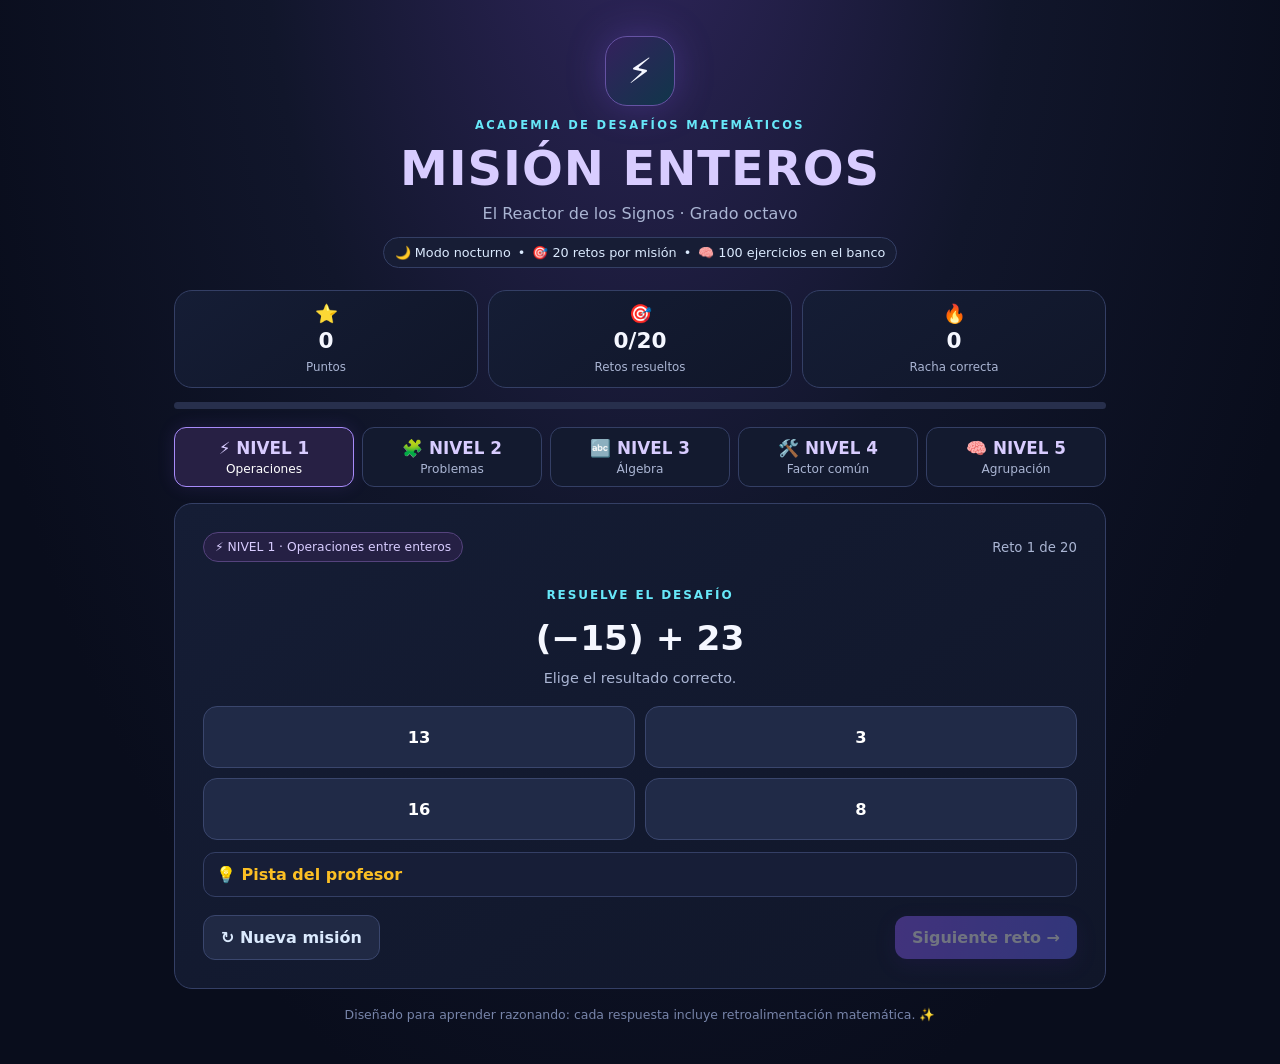
==== index.html @ ff63dc59 "Add files via upload" ====
<!DOCTYPE html>
<html lang="es">
<head>
<meta charset="UTF-8"><meta name="viewport" content="width=device-width, initial-scale=1">
<meta name="theme-color" content="#090d1c">
<title>Misión Enteros | Reactor Matemático</title>
<style>
:root{--bg:#090d1c;--panel:#121a30;--panel2:#1b2542;--text:#f5f7ff;--muted:#aab5d3;--purple:#b49aff;--cyan:#67e8f9;--pink:#fb7185;--green:#4ade80;--gold:#fbbf24;--line:#343f65}
*{box-sizing:border-box}body{margin:0;min-height:100vh;background:radial-gradient(ellipse at 50% -15%,#30265d 0,#11162b 42%,var(--bg) 78%);font-family:Inter,ui-sans-serif,system-ui,-apple-system,BlinkMacSystemFont,"Segoe UI",sans-serif;color:var(--text)}
button{font:inherit;cursor:pointer}.wrap{width:min(960px,100%);margin:auto;padding:18px 14px 42px}.hero{text-align:center;padding:18px 8px 22px}.orb{width:70px;height:70px;margin:0 auto 12px;border-radius:22px;display:grid;place-items:center;font-size:35px;background:linear-gradient(135deg,#34215d,#10364a);border:1px solid #6653a4;box-shadow:0 0 38px #8b5cf644}.eyebrow{color:var(--cyan);font-size:.72rem;font-weight:850;letter-spacing:.2em}.hero h1{font-size:clamp(1.8rem,5vw,3rem);margin:8px 0;color:#d8ccff;letter-spacing:.02em}.hero p{margin:0;color:var(--muted)}.pill{display:inline-flex;align-items:center;gap:7px;border:1px solid var(--line);background:#171d35;color:#dbeafe;border-radius:99px;padding:7px 11px;font-size:.8rem;margin-top:14px}
.stats{display:grid;grid-template-columns:repeat(3,1fr);gap:10px;margin:0 0 14px}.stat,.panel{background:linear-gradient(145deg,#151d35,#101629);border:1px solid var(--line);border-radius:18px}.stat{padding:12px;text-align:center}.stat .ico{font-size:1.15rem}.stat strong{display:block;font-size:1.35rem;margin:3px 0}.stat span{font-size:.74rem;color:var(--muted)}.progress{height:7px;background:#272f4c;border-radius:99px;overflow:hidden;margin:12px 0 18px}.progress div{height:100%;width:0;background:linear-gradient(90deg,#8b5cf6,#67e8f9);transition:width .3s}
.levels{display:grid;grid-template-columns:repeat(5,1fr);gap:8px;margin-bottom:16px}.level{border:1px solid var(--line);border-radius:12px;background:#131a2f;color:var(--muted);padding:10px 5px;text-align:center;font-size:.76rem}.level b{display:block;font-size:1.05rem;margin-bottom:4px;color:#d8ccff}.level.active{border-color:#a78bfa;background:#272044;box-shadow:0 0 18px #8b5cf622;color:#fff}.level.done{border-color:#286c62;color:#a7f3d0}
.panel{padding:clamp(16px,4vw,28px)}.qtop{display:flex;justify-content:space-between;align-items:center;gap:10px;flex-wrap:wrap}.tag{font-size:.77rem;border-radius:99px;padding:7px 11px;background:#252044;color:#d8ccff;border:1px solid #55437d}.qcount{color:var(--muted);font-size:.83rem}.prompt-label{text-align:center;color:var(--cyan);font-size:.75rem;letter-spacing:.16em;font-weight:800;margin-top:26px}.question{text-align:center;font-size:clamp(1.35rem,4vw,2.15rem);font-weight:800;line-height:1.4;margin:12px 0 8px;overflow-wrap:anywhere}.sub{text-align:center;color:var(--muted);font-size:.9rem;margin:0 0 20px}.options{display:grid;grid-template-columns:repeat(2,minmax(0,1fr));gap:10px}.option{min-height:62px;border:1px solid #3a466d;border-radius:14px;background:#202a47;color:#fff;padding:13px 12px;font-weight:750;font-size:1.02rem;overflow-wrap:anywhere;transition:.15s}.option:hover:not(:disabled){border-color:var(--cyan);transform:translateY(-1px);background:#263552}.option:disabled{cursor:default;opacity:1}.option.correct{background:#12382f;border-color:var(--green);color:#bbf7d0}.option.wrong{background:#451f31;border-color:var(--pink);color:#fecdd3}.feedback{margin-top:15px;padding:14px;border-radius:13px;background:#122d2a;border:1px solid #286b5d;color:#dcfce7;line-height:1.5}.feedback.bad{background:#351b2a;border-color:#76364a;color:#ffe4e6}.feedback strong{display:block;margin-bottom:4px}.hint{margin-top:12px;background:#171e37;border:1px solid var(--line);border-radius:12px;padding:12px;color:#d6dfff}.hint button{border:0;background:none;color:var(--gold);font-weight:750;padding:0}.actions{display:flex;gap:10px;justify-content:space-between;align-items:center;margin-top:18px;flex-wrap:wrap}.btn{border:0;border-radius:12px;padding:12px 17px;font-weight:800}.primary{background:linear-gradient(100deg,#8b5cf6,#6366f1);color:white;box-shadow:0 6px 20px #6d28d933}.secondary{background:#202944;border:1px solid #3a466d;color:#dbeafe}.btn:disabled{opacity:.4;cursor:not-allowed}.footer{text-align:center;color:#7784a9;font-size:.78rem;padding:18px 0 0}.result{text-align:center;padding:20px 0}.result .medal{font-size:3.5rem}.result h2{font-size:2rem;color:#d8ccff;margin:10px 0}.result .big{font-size:2.5rem;font-weight:900;color:var(--gold)}.result p{color:var(--muted);line-height:1.55}.resultbox{margin:20px auto;max-width:440px;text-align:left;background:#10182b;border:1px solid var(--line);border-radius:15px;padding:16px}.resultline{display:flex;justify-content:space-between;padding:8px 0;gap:12px}.resultline span{color:var(--muted)}.sr{position:absolute;width:1px;height:1px;padding:0;margin:-1px;overflow:hidden;clip:rect(0,0,0,0);white-space:nowrap;border:0}
@media(max-width:600px){.wrap{padding:10px 11px 30px}.levels{grid-template-columns:repeat(2,1fr)}.level:last-child{grid-column:span 2}.stats{gap:7px}.stat{padding:9px 4px}.stat strong{font-size:1.15rem}.options{gap:8px}.option{padding:12px 8px;font-size:.94rem;min-height:58px}.actions .btn{flex:1}.hero{padding-top:12px}}
</style>
</head>
<body>
<div class="wrap">
<header class="hero">
 <div class="orb" aria-hidden="true">⚡</div>
 <div class="eyebrow">ACADEMIA DE DESAFÍOS MATEMÁTICOS</div>
 <h1>MISIÓN ENTEROS</h1>
 <p>El Reactor de los Signos · Grado octavo</p>
 <div class="pill">🌙 Modo nocturno <span>•</span> 🎯 20 retos por misión <span>•</span> 🧠 100 ejercicios en el banco</div>
</header>
<div class="stats">
 <div class="stat"><div class="ico">⭐</div><strong id="score">0</strong><span>Puntos</span></div>
 <div class="stat"><div class="ico">🎯</div><strong id="progressCount">0/20</strong><span>Retos resueltos</span></div>
 <div class="stat"><div class="ico">🔥</div><strong id="streak">0</strong><span>Racha correcta</span></div>
</div>
<div class="progress" aria-label="Progreso de la misión"><div id="progressBar"></div></div>
<div class="levels" id="levels">
 <div class="level active" data-level="0"><b>⚡ NIVEL 1</b>Operaciones</div>
 <div class="level" data-level="1"><b>🧩 NIVEL 2</b>Problemas</div>
 <div class="level" data-level="2"><b>🔤 NIVEL 3</b>Álgebra</div>
 <div class="level" data-level="3"><b>🛠️ NIVEL 4</b>Factor común</div>
 <div class="level" data-level="4"><b>🧠 NIVEL 5</b>Agrupación</div>
</div>
<main class="panel" id="game" aria-live="polite"></main>
<div class="footer">Diseñado para aprender razonando: cada respuesta incluye retroalimentación matemática. ✨</div>
</div>
<script>
const BANK = [
/* NIVEL 1: 20 operaciones con enteros */
[
["(+8) + (−13)",-5,"Los signos son diferentes: 13 − 8 = 5 y queda el signo del número con mayor valor absoluto, el negativo."],
["(−7) + (−9)",-16,"Al sumar dos negativos, sumamos 7 + 9 y conservamos el signo negativo."],
["(+12) − (+19)",-7,"Restar 19 equivale a sumar −19: 12 + (−19) = −7."],
["(−6) × (+7)",-42,"Signos diferentes en la multiplicación: resultado negativo. 6 × 7 = 42."],
["(−72) ÷ (−8)",9,"Signos iguales en la división: resultado positivo. 72 ÷ 8 = 9."],
["(+5) × (−4) × (−2)",40,"5 × (−4) = −20; después, (−20) × (−2) = 40."],
["−8 + 3 × (−4)",-20,"Primero la multiplicación: 3 × (−4) = −12. Luego −8 + (−12) = −20."],
["(−18 + 6) ÷ (−3) − 2",2,"Paréntesis: −12. División: 4. Finalmente, 4 − 2 = 2."],
["(−15) + 23",8,"Los signos son diferentes: 23 − 15 = 8 y queda el signo positivo."],
["34 + (−46)",-12,"Restamos 46 − 34 = 12 y conservamos el signo negativo."],
["(−9) − (−14)",5,"Restar un negativo equivale a sumar: −9 + 14 = 5."],
["17 − (−8)",25,"Restar un negativo se convierte en suma: 17 + 8 = 25."],
["(−11) × (−6)",66,"Negativo por negativo es positivo: 11 × 6 = 66."],
["(+96) ÷ (−12)",-8,"Signos diferentes en la división: −8."],
["−4 × [6 + (−9)]",12,"Primero el corchete: 6 − 9 = −3. Luego −4 × −3 = 12."],
["(−3)² − 14",-5,"(−3)² = 9. Luego 9 − 14 = −5."],
["−28 ÷ 7 + 6",2,"Primero −28 ÷ 7 = −4. Después −4 + 6 = 2."],
["5 − 3 × 4",-7,"Primero 3 × 4 = 12. Luego 5 − 12 = −7."],
["(−2) × 8 + 19",3,"Primero −2 × 8 = −16. Luego −16 + 19 = 3."],
["48 ÷ (−6) − (−5)",-3,"48 ÷ −6 = −8. Restar −5 equivale a sumar 5: −8 + 5 = −3."]
],
/* NIVEL 2: 20 situaciones problema */
[
["La temperatura era de −3 °C y bajó 8 °C más. ¿Cuál es la temperatura final?",-11,"Bajar 8 grados significa restar 8: −3 − 8 = −11 °C."],
["Un buzo está a −12 m y asciende 7 m. ¿A qué profundidad queda?",-5,"Asciende: −12 + 7 = −5 m."],
["Camila debe $35 y paga $20. Si la deuda se representa con negativos, ¿cuál es su saldo?",-15,"La deuda inicial es −35 y el pago suma 20: −35 + 20 = −15."],
["Un ascensor está en el piso 4 y baja 9 pisos. ¿En qué piso termina?",-5,"4 − 9 = −5."],
["Un equipo pierde 6 puntos en cada una de 4 rondas. ¿Cuál es el cambio total?",-24,"Cuatro pérdidas de 6 puntos: 4 × (−6) = −24."],
["La temperatura pasa de −7 °C a 5 °C. ¿Cuántos grados aumentó?",12,"La variación es 5 − (−7) = 5 + 7 = 12 °C."],
["Un submarino está a −45 m y desciende 18 m. ¿Cuál es su nueva posición?",-63,"Desciende 18 m: −45 − 18 = −63 m."],
["Un banco descuenta $8 cada día durante 5 días. ¿Cuál es el cambio acumulado?",-40,"Cinco descuentos de 8: 5 × (−8) = −40."],
["En un concurso, ganar suma 12 puntos y perder resta 15. Si el equipo gana 3 veces y pierde 2, ¿cuál es el puntaje neto?",6,"3 × 12 + 2 × (−15) = 36 − 30 = 6."],
["Un jugador tenía 10 puntos, perdió 18 y luego ganó 7. ¿Con cuántos queda?",-1,"10 − 18 + 7 = −1."],
["Un estacionamiento tiene 2 sótanos debajo del nivel 0. El ascensor baja 3 pisos desde el sótano 2. ¿Dónde queda?",-5,"−2 − 3 = −5."],
["Una cuenta está en −$120. Se consignan $75 y después se retiran $20. ¿Cuál es el saldo?",-65,"−120 + 75 − 20 = −65."],
["Un montañista está a 350 m y desciende 480 m respecto al nivel de referencia. ¿Cuál es su posición?",-130,"350 − 480 = −130 m."],
["Un videojuego resta 9 vidas por cada error. Si se cometen 3 errores, ¿qué variación representa?",-27,"3 × (−9) = −27 vidas."],
["La temperatura era de 6 °C. Durante la noche baja 11 °C y en la mañana sube 4 °C. ¿Temperatura final?",-1,"6 − 11 + 4 = −1 °C."],
["Un buzo sube 6 m desde −20 m, y luego baja 9 m. ¿En qué posición queda?",-23,"−20 + 6 − 9 = −23 m."],
["Una empresa pierde $250 cada día durante 4 días. ¿Qué variación total registra?",-1000,"4 × (−250) = −1000."],
["Un equipo comienza con −14 puntos y recibe una bonificación de 25. ¿Cuál es su puntaje?",11,"−14 + 25 = 11."],
["Un ascensor sube 8 pisos desde el piso −6 y después baja 5. ¿Dónde termina?",-3,"−6 + 8 − 5 = −3."],
["La temperatura de −4 °C se triplica como variación durante tres descensos iguales de 4 °C. ¿Cuál es el cambio total?",-12,"Tres descensos de 4 °C se representan con 3 × (−4) = −12 °C."]
],
/* NIVEL 3: 20 expresiones algebraicas y términos semejantes */
[
["Reduce: 3x + 5x", "8x","Sumamos coeficientes de términos semejantes: 3 + 5 = 8."],
["Reduce: 9a − 4a", "5a","9a − 4a = 5a."],
["Reduce: 7m + 2 − 3m + 5", "4m + 7","Agrupamos semejantes: 7m − 3m = 4m y 2 + 5 = 7."],
["Reduce: 6x + 3y − 2x + 5y", "4x + 8y","6x − 2x = 4x y 3y + 5y = 8y."],
["Reduce: 4p − 7 + 2p + 10", "6p + 3","4p + 2p = 6p y −7 + 10 = 3."],
["Reduce: 8a − 3b − 2a + b", "6a − 2b","8a − 2a = 6a y −3b + b = −2b."],
["Reduce: 5x + 2 − 3x − 9", "2x − 7","5x − 3x = 2x y 2 − 9 = −7."],
["Reduce: 12y − 5y + 3y", "10y","12 − 5 + 3 = 10; se conserva la variable y."],
["Reduce: 2a + 3b + 4a − b", "6a + 2b","2a + 4a = 6a y 3b − b = 2b."],
["Reduce: 10x − 4 + x + 9", "11x + 5","10x + x = 11x y −4 + 9 = 5."],
["Reduce: 3m − 2n + 5m + 7n", "8m + 5n","3m + 5m = 8m y −2n + 7n = 5n."],
["Reduce: 9p + 4 − 6p − 11", "3p − 7","9p − 6p = 3p y 4 − 11 = −7."],
["Reduce: 2x + 3x − 4 + 6", "5x + 2","2x + 3x = 5x y −4 + 6 = 2."],
["Reduce: 7a − 2b − 3a − 5b", "4a − 7b","7a − 3a = 4a y −2b − 5b = −7b."],
["Reduce: 4x + 2y + 3 − x + 5y − 8", "3x + 7y − 5","4x − x = 3x; 2y + 5y = 7y; 3 − 8 = −5."],
["Reduce: 6r − 2s + r + 9s", "7r + 7s","6r + r = 7r y −2s + 9s = 7s."],
["Reduce: 11m − 8m + 2m − m", "4m","11 − 8 + 2 − 1 = 4."],
["Reduce: 5x − 3y + 2x + y − 4", "7x − 2y − 4","5x + 2x = 7x; −3y + y = −2y."],
["Reduce: 8a + 6 − 3a − 2 + a", "6a + 4","8a − 3a + a = 6a y 6 − 2 = 4."],
["Reduce: 2p + 4q − 7p − q + 3q", "−5p + 6q","2p − 7p = −5p; 4q − q + 3q = 6q."]
],
/* NIVEL 4: 20 casos de factor común */
[
["Factoriza: 6x + 12","6(x + 2)","El máximo factor común es 6: 6x + 12 = 6(x + 2)."],
["Factoriza: 8a − 20","4(2a − 5)","El factor común es 4."],
["Factoriza: 15x² + 10x","5x(3x + 2)","El factor común es 5x."],
["Factoriza: 12y² − 18y","6y(2y − 3)","El factor común es 6y."],
["Factoriza: 14m + 21","7(2m + 3)","El factor común es 7."],
["Factoriza: 9a² − 3a","3a(3a − 1)","El factor común es 3a."],
["Factoriza: 16x³ + 24x²","8x²(2x + 3)","El factor común es 8x²."],
["Factoriza: 25p² − 10p","5p(5p − 2)","El factor común es 5p."],
["Factoriza: 18m² + 27m","9m(2m + 3)","El factor común es 9m."],
["Factoriza: 4x² − 28x","4x(x − 7)","El factor común es 4x."],
["Factoriza: 21a³ + 14a²","7a²(3a + 2)","El factor común es 7a²."],
["Factoriza: 30y² − 45y","15y(2y − 3)","El factor común es 15y."],
["Factoriza: 12p³ + 8p²","4p²(3p + 2)","El factor común es 4p²."],
["Factoriza: 35x − 14","7(5x − 2)","El factor común es 7."],
["Factoriza: 10a² + 15a","5a(2a + 3)","El factor común es 5a."],
["Factoriza: 24r² − 36r","12r(2r − 3)","El factor común es 12r."],
["Factoriza: 7x² + 28x","7x(x + 4)","El factor común es 7x."],
["Factoriza: 32m³ − 16m²","16m²(2m − 1)","El factor común es 16m²."],
["Factoriza: 27a² + 9a","9a(3a + 1)","El factor común es 9a."],
["Factoriza: 18x² − 24x","6x(3x − 4)","El factor común es 6x."]
],
/* NIVEL 5: 20 casos de factor común por agrupación */
[
["Factoriza por agrupación: ax + ay + bx + by","(a + b)(x + y)","Agrupa: a(x + y) + b(x + y). El factor común es (x + y)."],
["Factoriza por agrupación: 3x + 3y + ax + ay","(x + y)(3 + a)","Agrupa: 3(x + y) + a(x + y) = (x + y)(3 + a)."],
["Factoriza por agrupación: mx − my + nx − ny","(m + n)(x − y)","Agrupa: m(x − y) + n(x − y)."],
["Factoriza por agrupación: 2a + 2b + xa + xb","(a + b)(2 + x)","Agrupa: 2(a + b) + x(a + b)."],
["Factoriza por agrupación: x² + 3x + 2x + 6","(x + 2)(x + 3)","Agrupa: x(x + 3) + 2(x + 3) = (x + 2)(x + 3)."],
["Factoriza por agrupación: ab + ac + 5b + 5c","(a + 5)(b + c)","Agrupa: a(b + c) + 5(b + c)."],
["Factoriza por agrupación: 4x + 4y + ax + ay","(x + y)(4 + a)","Agrupa: 4(x + y) + a(x + y)."],
["Factoriza por agrupación: pq − pr + 2q − 2r","(p + 2)(q − r)","Agrupa: p(q − r) + 2(q − r)."],
["Factoriza por agrupación: 6x − 6y + mx − my","(x − y)(6 + m)","Agrupa: 6(x − y) + m(x − y)."],
["Factoriza por agrupación: a² + ab + 3a + 3b","(a + 3)(a + b)","Agrupa: a(a + b) + 3(a + b)."],
["Factoriza por agrupación: 2x² + 2xy + 5x + 5y","(x + y)(2x + 5)","Agrupa: 2x(x + y) + 5(x + y)."],
["Factoriza por agrupación: 7a − 7b + xa − xb","(a − b)(7 + x)","Agrupa: 7(a − b) + x(a − b)."],
["Factoriza por agrupación: 3m² − 3mn + 4m − 4n","(m − n)(3m + 4)","Agrupa: 3m(m − n) + 4(m − n)."],
["Factoriza por agrupación: xy + xz + 6y + 6z","(x + 6)(y + z)","Agrupa: x(y + z) + 6(y + z)."],
["Factoriza por agrupación: 5p + 5q + ap + aq","(p + q)(5 + a)","Agrupa: 5(p + q) + a(p + q)."],
["Factoriza por agrupación: 2a² + 2ab + ca + cb","(a + b)(2a + c)","Agrupa: 2a(a + b) + c(a + b)."],
["Factoriza por agrupación: 9x + 9y + mx + my","(x + y)(9 + m)","Agrupa: 9(x + y) + m(x + y)."],
["Factoriza por agrupación: r² − rs + 4r − 4s","(r − s)(r + 4)","Agrupa: r(r − s) + 4(r − s)."],
["Factoriza por agrupación: 3ab + 3ac + xb + xc","(b + c)(3a + x)","Agrupa: 3a(b + c) + x(b + c)."],
["Factoriza por agrupación: 8m − 8n + pm − pn","(m − n)(8 + p)","Agrupa: 8(m − n) + p(m − n)."]
]
];
const LEVEL_NAMES=["Operaciones entre enteros","Situaciones problema","Expresiones algebraicas y reducción","Factor común","Factor común por agrupación"];
const LEVEL_ICONS=["⚡","🧩","🔤","🛠️","🧠"];
let mission=[],index=0,score=0,streak=0,bestStreak=0,correct=0,wrong=0,locked=false,chosen=null;
const $=id=>document.getElementById(id);
function shuffle(arr){const a=[...arr];for(let i=a.length-1;i>0;i--){const j=Math.floor(Math.random()*(i+1));[a[i],a[j]]=[a[j],a[i]]}return a}
function esc(s){return String(s).replaceAll("&","&amp;").replaceAll("<","&lt;").replaceAll(">","&gt;")}
function numericOptions(answer){
 const a=Number(answer);let vals=new Set([a]);
 const candidates=[a+2,a-2,a+5,a-5,-a,a===0?1:0,a*2,a/2];
 for(const n of shuffle(candidates))if(Number.isFinite(n)&&n!==a)vals.add(n);
 return shuffle([...vals].slice(0,4)).map(String);
}
function stringOptions(answer,level){
 const raw=String(answer);
 let candidates=[];
 if(level===2){
   candidates=[
    raw.replace(/^\s*−/,"").replace(/^\s*\+/,"−"),
    raw.replace(/\+/,"−"),
    raw.replace(/−/,"+"),
    raw+" + x"
   ];
 } else if(level===3){
   candidates=[
    raw.replace(/^(\d+)/,m=>String(Number(m)+1)),
    raw.replace(/^(\d+)/,m=>String(Math.max(1,Number(m)-1))),
    raw.replace(/\+/,"−"),
    raw.replace(/−/,"+"),
    raw.replace(/\(/,"(")+" "
   ];
 } else {
   candidates=[
    raw.replace(/\(a \+ b\)/,"(a − b)"),
    raw.replace(/\(x \+ y\)/,"(x − y)"),
    raw.replace(/\(m \+ n\)/,"(m − n)"),
    raw.replace(/\+/,"−"),
    raw.replace(/−/,"+"),
    raw.replace(/\(/,"(")+" "
   ];
 }
 const unique=[];
 for(const item of shuffle(candidates)){
   const v=String(item).trim();
   if(v!==raw&&!unique.includes(v))unique.push(v);
 }
 let n=1;
 while(unique.length<3){const v=raw+" ("+n+")";if(!unique.includes(v)&&v!==raw)unique.push(v);n++}
 return shuffle([raw,...unique.slice(0,3)]);
}
function makeOptions(q,level){
 if(level===0||level===1)return numericOptions(q[1]);
 return stringOptions(q[1],level);
}
function startMission(){
 const prior=JSON.parse(localStorage.getItem("misionEnterosRecent")||"[]");
 mission=[];
 for(let level=0;level<5;level++){
   let pool=BANK[level].map((q,i)=>({id:`${level}-${i}`,level,q}));
   let fresh=pool.filter(x=>!prior.includes(x.id));
   if(fresh.length<4)fresh=pool;
   mission.push(...shuffle(fresh).slice(0,4));
 }
 mission=shuffleWithinLevels(mission);
 const ids=mission.map(x=>x.id);
 localStorage.setItem("misionEnterosRecent",JSON.stringify([...ids,...prior].filter((x,i,a)=>a.indexOf(x)===i).slice(0,65)));
 index=0;score=0;streak=0;bestStreak=0;correct=0;wrong=0;locked=false;chosen=null;
 render();
}
function shuffleWithinLevels(items){
 const out=[];
 for(let l=0;l<5;l++)out.push(...shuffle(items.filter(x=>x.level===l)));
 return out;
}
function updateStats(){
 $("score").textContent=score;$("progressCount").textContent=`${index}/${mission.length}`;
 $("streak").textContent=streak;$("progressBar").style.width=`${index/mission.length*100}%`;
 document.querySelectorAll(".level").forEach(el=>{const l=Number(el.dataset.level);el.classList.toggle("active",index<mission.length&&mission[index].level===l);el.classList.toggle("done",mission.filter(x=>x.level===l).every(x=>x._done));});
}
function render(){
 updateStats();
 if(index>=mission.length){finish();return}
 const item=mission[index],q=item.q,level=item.level;
 const options=makeOptions(q,level);
 item.options=options;item._done=false;
 $("game").innerHTML=`
 <div class="qtop"><span class="tag">${LEVEL_ICONS[level]} NIVEL ${level+1} · ${esc(LEVEL_NAMES[level])}</span><span class="qcount">Reto ${index+1} de 20</span></div>
 <div class="prompt-label">RESUELVE EL DESAFÍO</div>
 <div class="question">${esc(q[0])}</div>
 <p class="sub">${level<2?"Elige el resultado correcto.": "Selecciona la factorización o reducción correcta."}</p>
 <div class="options">${options.map((o,i)=>`<button class="option" data-option="${i}">${esc(o)}</button>`).join("")}</div>
 <div id="feedbackSlot"></div>
 <div class="hint" id="hint"><button id="hintBtn" type="button">💡 Pista del profesor</button><div id="hintText" hidden style="margin-top:8px;color:#c7d2fe">Recuerda identificar la regla, agrupar términos semejantes o buscar el factor que se repite.</div></div>
 <div class="actions"><button class="btn secondary" id="restartBtn">↻ Nueva misión</button><button class="btn primary" id="nextBtn" disabled>${index===19?"Ver resultados":"Siguiente reto"} →</button></div>`;
 document.querySelectorAll("[data-option]").forEach(btn=>btn.addEventListener("click",()=>answer(Number(btn.dataset.option))));
 $("hintBtn").addEventListener("click",()=>{$("hintText").hidden=!$("hintText").hidden});
 $("restartBtn").addEventListener("click",()=>{if(confirm("¿Quieres comenzar una nueva misión de 20 retos? Se elegirá una nueva combinación de ejercicios."))startMission()});
 $("nextBtn").addEventListener("click",()=>{index++;locked=false;chosen=null;render()});
}
function answer(choice){
 if(locked)return;locked=true;chosen=choice;
 const item=mission[index],q=item.q,correctAnswer=String(q[1]);
 const buttons=[...document.querySelectorAll("[data-option]")];
 const chosenText=item.options[choice];
 const isCorrect=chosenText===correctAnswer;
 buttons.forEach((b,i)=>{b.disabled=true;const val=item.options[i];if(val===correctAnswer)b.classList.add("correct");if(i===choice&&!isCorrect)b.classList.add("wrong")});
 item._done=true;
 if(isCorrect){score+=100;correct++;streak++;bestStreak=Math.max(bestStreak,streak)}
 else{wrong++;streak=0}
 const explanation=q[2];
 $("feedbackSlot").innerHTML=`<div class="feedback ${isCorrect?"":"bad"}"><strong>${isCorrect?"✅ ¡Correcto! +100 puntos":"🧠 ¡Vamos a aprender del error!"}</strong>${esc(explanation)}${isCorrect?"":`<br><b>Respuesta correcta:</b> ${esc(correctAnswer)}`}</div>`;
 $("nextBtn").disabled=false;$("nextBtn").textContent=index===19?"Ver resultados →":"Siguiente reto →";
 updateStats();
}
function finish(){
 $("progressCount").textContent="20/20";$("progressBar").style.width="100%";
 document.querySelectorAll(".level").forEach(el=>{el.classList.remove("active");el.classList.add("done")});
 const pct=Math.round(correct/20*100);
 const msg=pct===100?"¡Dominio total! El reactor está en máxima potencia.":pct>=80?"¡Excelente trabajo! Tienes una gran base matemática.":pct>=60?"¡Vas muy bien! Revisa la retroalimentación y sigue practicando.":"Cada error es una pista para aprender. ¡Inténtalo de nuevo!";
 $("game").innerHTML=`<div class="result"><div class="medal">${pct===100?"🏆":pct>=80?"🚀":pct>=60?"🧠":"💪"}</div><h2>¡Misión completada!</h2><p>Terminaste los 20 retos de los cinco niveles.</p><div class="big">${score} puntos</div><div class="resultbox"><div class="resultline"><span>Respuestas correctas</span><b style="color:var(--green)">${correct}/20</b></div><div class="resultline"><span>Respuestas por revisar</span><b style="color:var(--pink)">${wrong}</b></div><div class="resultline"><span>Porcentaje de aciertos</span><b>${pct}%</b></div><div class="resultline"><span>Mejor racha</span><b style="color:var(--cyan)">${bestStreak}</b></div></div><p>${msg}</p><button class="btn primary" id="playAgain">🎮 Jugar otra misión con nuevos ejercicios</button></div>`;
 $("playAgain").addEventListener("click",startMission);
}
startMission();
</script>
</body>
</html>
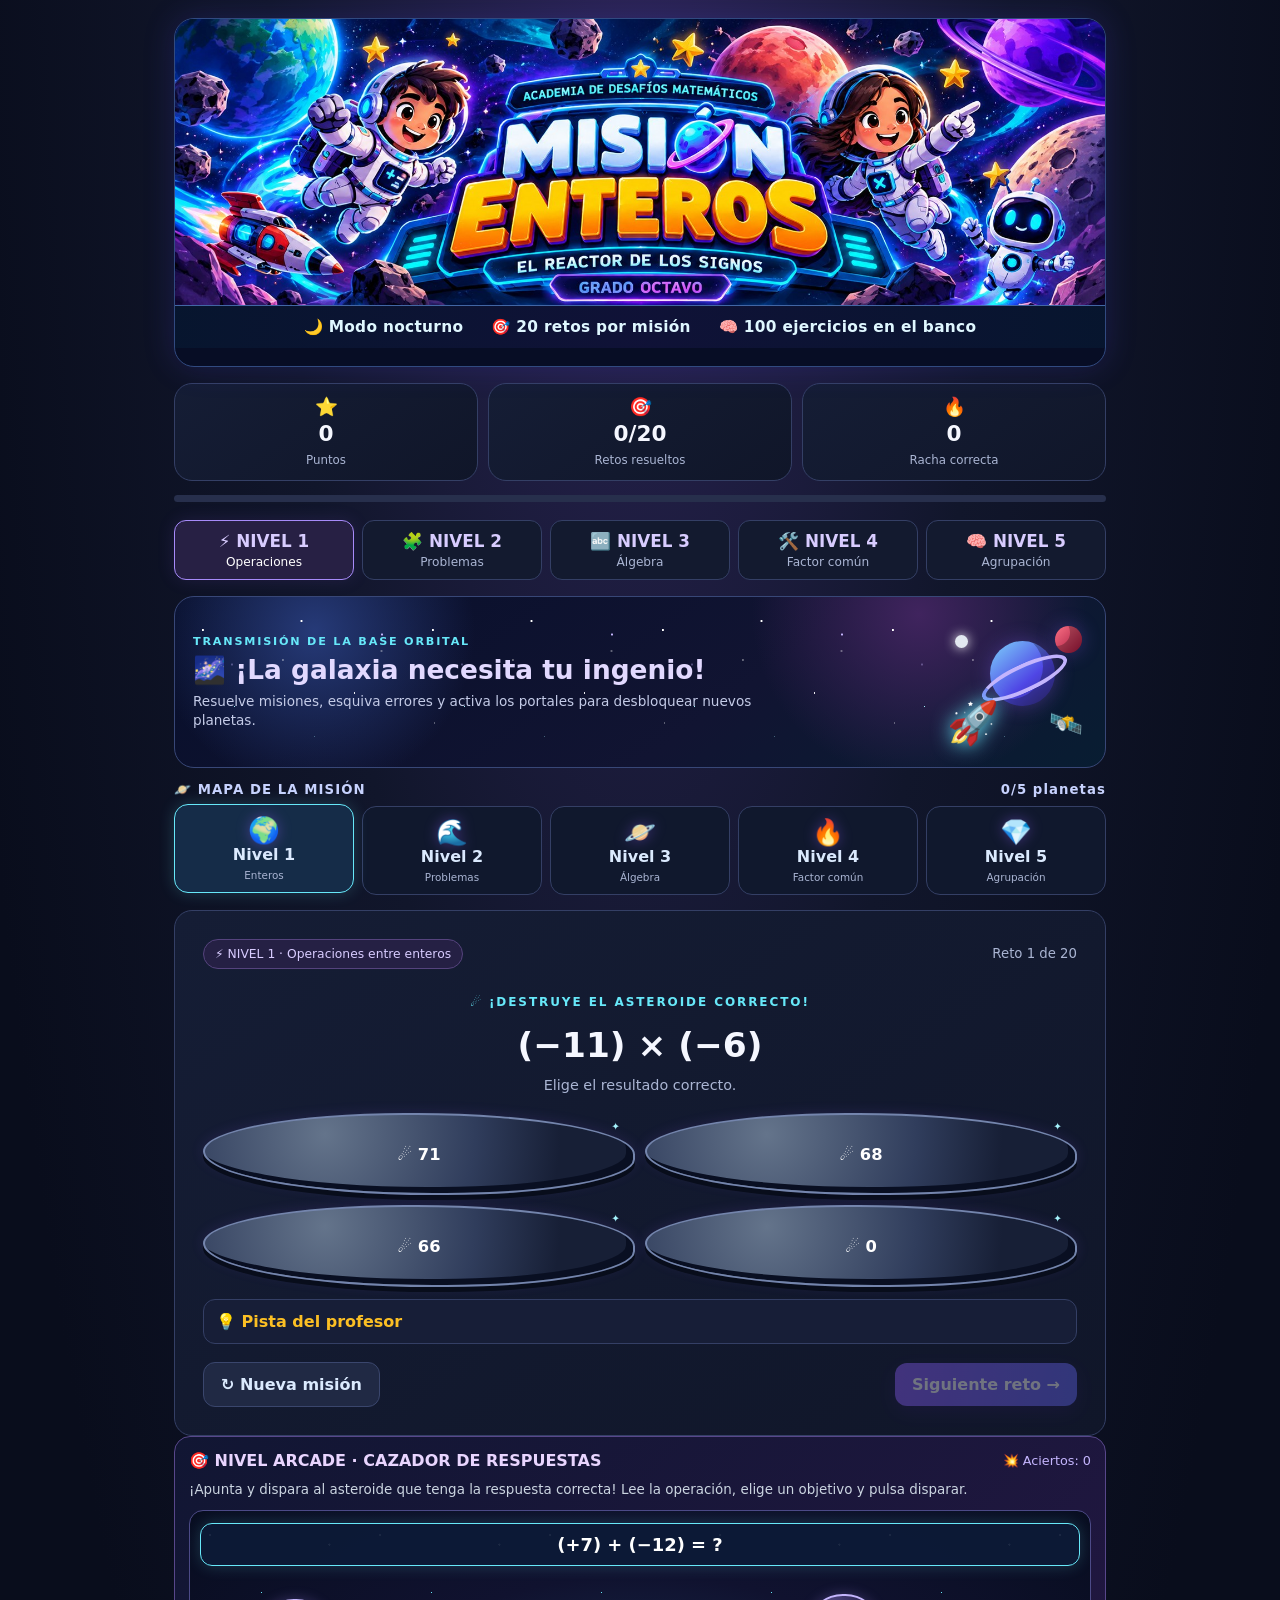
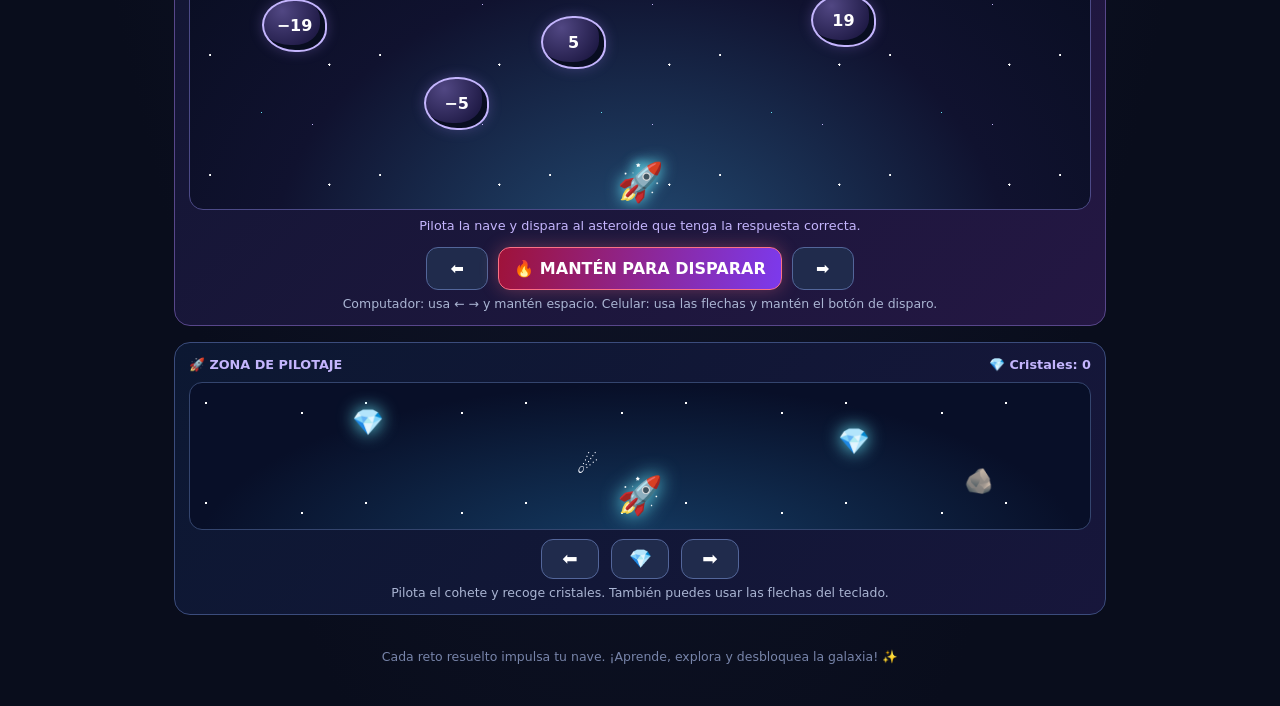
==== commit 3b89a73e: "Update index.html Visual upgrade" ====
--- a/index.html
+++ b/index.html
@@ -7,21 +7,68 @@
 <style>
 :root{--bg:#090d1c;--panel:#121a30;--panel2:#1b2542;--text:#f5f7ff;--muted:#aab5d3;--purple:#b49aff;--cyan:#67e8f9;--pink:#fb7185;--green:#4ade80;--gold:#fbbf24;--line:#343f65}
 *{box-sizing:border-box}body{margin:0;min-height:100vh;background:radial-gradient(ellipse at 50% -15%,#30265d 0,#11162b 42%,var(--bg) 78%);font-family:Inter,ui-sans-serif,system-ui,-apple-system,BlinkMacSystemFont,"Segoe UI",sans-serif;color:var(--text)}
-button{font:inherit;cursor:pointer}.wrap{width:min(960px,100%);margin:auto;padding:18px 14px 42px}.hero{text-align:center;padding:18px 8px 22px}.orb{width:70px;height:70px;margin:0 auto 12px;border-radius:22px;display:grid;place-items:center;font-size:35px;background:linear-gradient(135deg,#34215d,#10364a);border:1px solid #6653a4;box-shadow:0 0 38px #8b5cf644}.eyebrow{color:var(--cyan);font-size:.72rem;font-weight:850;letter-spacing:.2em}.hero h1{font-size:clamp(1.8rem,5vw,3rem);margin:8px 0;color:#d8ccff;letter-spacing:.02em}.hero p{margin:0;color:var(--muted)}.pill{display:inline-flex;align-items:center;gap:7px;border:1px solid var(--line);background:#171d35;color:#dbeafe;border-radius:99px;padding:7px 11px;font-size:.8rem;margin-top:14px}
+button{font:inherit;cursor:pointer}.wrap{width:min(960px,100%);margin:auto;padding:18px 14px 42px}.hero{text-align:center;padding:0 0 18px}
+.hero-illustrated{position:relative;overflow:hidden;border:1px solid #314a80;border-radius:20px;background:#070d25;box-shadow:0 0 32px #4f46e533;margin-bottom:16px}
+.hero-banner{display:block;width:100%;height:auto;max-height:490px;object-fit:cover;object-position:center top}
+.hero-live-caption{display:flex;justify-content:center;align-items:center;gap:clamp(10px,3vw,28px);flex-wrap:wrap;padding:12px 16px;background:linear-gradient(90deg,#07162feF,#101238f5,#07162feF);border-top:1px solid #4266a4;color:#dff7ff;font-size:clamp(.72rem,1.8vw,.96rem);font-weight:800;letter-spacing:.02em}
+.hero-live-caption span{display:inline-flex;align-items:center;gap:6px}
+@media(max-width:600px){.hero-illustrated{border-radius:14px}.hero-banner{max-height:none;object-fit:contain}.hero-live-caption{gap:8px;padding:10px 8px}.hero-live-caption span{font-size:.68rem}}.orb{width:70px;height:70px;margin:0 auto 12px;border-radius:22px;display:grid;place-items:center;font-size:35px;background:linear-gradient(135deg,#34215d,#10364a);border:1px solid #6653a4;box-shadow:0 0 38px #8b5cf644}.eyebrow{color:var(--cyan);font-size:.72rem;font-weight:850;letter-spacing:.2em}.hero h1{font-size:clamp(1.8rem,5vw,3rem);margin:8px 0;color:#d8ccff;letter-spacing:.02em}.hero p{margin:0;color:var(--muted)}.pill{display:inline-flex;align-items:center;gap:7px;border:1px solid var(--line);background:#171d35;color:#dbeafe;border-radius:99px;padding:7px 11px;font-size:.8rem;margin-top:14px}
 .stats{display:grid;grid-template-columns:repeat(3,1fr);gap:10px;margin:0 0 14px}.stat,.panel{background:linear-gradient(145deg,#151d35,#101629);border:1px solid var(--line);border-radius:18px}.stat{padding:12px;text-align:center}.stat .ico{font-size:1.15rem}.stat strong{display:block;font-size:1.35rem;margin:3px 0}.stat span{font-size:.74rem;color:var(--muted)}.progress{height:7px;background:#272f4c;border-radius:99px;overflow:hidden;margin:12px 0 18px}.progress div{height:100%;width:0;background:linear-gradient(90deg,#8b5cf6,#67e8f9);transition:width .3s}
 .levels{display:grid;grid-template-columns:repeat(5,1fr);gap:8px;margin-bottom:16px}.level{border:1px solid var(--line);border-radius:12px;background:#131a2f;color:var(--muted);padding:10px 5px;text-align:center;font-size:.76rem}.level b{display:block;font-size:1.05rem;margin-bottom:4px;color:#d8ccff}.level.active{border-color:#a78bfa;background:#272044;box-shadow:0 0 18px #8b5cf622;color:#fff}.level.done{border-color:#286c62;color:#a7f3d0}
 .panel{padding:clamp(16px,4vw,28px)}.qtop{display:flex;justify-content:space-between;align-items:center;gap:10px;flex-wrap:wrap}.tag{font-size:.77rem;border-radius:99px;padding:7px 11px;background:#252044;color:#d8ccff;border:1px solid #55437d}.qcount{color:var(--muted);font-size:.83rem}.prompt-label{text-align:center;color:var(--cyan);font-size:.75rem;letter-spacing:.16em;font-weight:800;margin-top:26px}.question{text-align:center;font-size:clamp(1.35rem,4vw,2.15rem);font-weight:800;line-height:1.4;margin:12px 0 8px;overflow-wrap:anywhere}.sub{text-align:center;color:var(--muted);font-size:.9rem;margin:0 0 20px}.options{display:grid;grid-template-columns:repeat(2,minmax(0,1fr));gap:10px}.option{min-height:62px;border:1px solid #3a466d;border-radius:14px;background:#202a47;color:#fff;padding:13px 12px;font-weight:750;font-size:1.02rem;overflow-wrap:anywhere;transition:.15s}.option:hover:not(:disabled){border-color:var(--cyan);transform:translateY(-1px);background:#263552}.option:disabled{cursor:default;opacity:1}.option.correct{background:#12382f;border-color:var(--green);color:#bbf7d0}.option.wrong{background:#451f31;border-color:var(--pink);color:#fecdd3}.feedback{margin-top:15px;padding:14px;border-radius:13px;background:#122d2a;border:1px solid #286b5d;color:#dcfce7;line-height:1.5}.feedback.bad{background:#351b2a;border-color:#76364a;color:#ffe4e6}.feedback strong{display:block;margin-bottom:4px}.hint{margin-top:12px;background:#171e37;border:1px solid var(--line);border-radius:12px;padding:12px;color:#d6dfff}.hint button{border:0;background:none;color:var(--gold);font-weight:750;padding:0}.actions{display:flex;gap:10px;justify-content:space-between;align-items:center;margin-top:18px;flex-wrap:wrap}.btn{border:0;border-radius:12px;padding:12px 17px;font-weight:800}.primary{background:linear-gradient(100deg,#8b5cf6,#6366f1);color:white;box-shadow:0 6px 20px #6d28d933}.secondary{background:#202944;border:1px solid #3a466d;color:#dbeafe}.btn:disabled{opacity:.4;cursor:not-allowed}.footer{text-align:center;color:#7784a9;font-size:.78rem;padding:18px 0 0}.result{text-align:center;padding:20px 0}.result .medal{font-size:3.5rem}.result h2{font-size:2rem;color:#d8ccff;margin:10px 0}.result .big{font-size:2.5rem;font-weight:900;color:var(--gold)}.result p{color:var(--muted);line-height:1.55}.resultbox{margin:20px auto;max-width:440px;text-align:left;background:#10182b;border:1px solid var(--line);border-radius:15px;padding:16px}.resultline{display:flex;justify-content:space-between;padding:8px 0;gap:12px}.resultline span{color:var(--muted)}.sr{position:absolute;width:1px;height:1px;padding:0;margin:-1px;overflow:hidden;clip:rect(0,0,0,0);white-space:nowrap;border:0}
+.space-scene{position:relative;overflow:hidden;border:1px solid #384777;border-radius:20px;background:radial-gradient(circle at 15% 20%,#263a78 0,transparent 20%),radial-gradient(circle at 80% 10%,#40245e 0,transparent 22%),linear-gradient(145deg,#080f2b,#111432 60%,#081d32);margin-bottom:14px;min-height:170px}
+.space-scene:before,.space-scene:after{content:"";position:absolute;inset:0;pointer-events:none;background-image:radial-gradient(2px 2px at 12% 22%,#fff 50%,transparent 60%),radial-gradient(1px 1px at 26% 73%,#a5f3fc 50%,transparent 60%),radial-gradient(2px 2px at 55% 16%,#fff 50%,transparent 60%),radial-gradient(1px 1px at 78% 64%,#fff 50%,transparent 60%),radial-gradient(2px 2px at 90% 25%,#c4b5fd 50%,transparent 60%);background-size:230px 150px;animation:twinkle 4s ease-in-out infinite alternate}
+.space-scene:after{opacity:.35;background-position:80px 30px;animation-duration:6s}
+@keyframes twinkle{from{opacity:.35}to{opacity:1}}
+.scene-content{position:relative;z-index:1;display:flex;align-items:center;justify-content:space-between;gap:12px;padding:16px 18px;min-height:170px}
+.scene-copy{max-width:65%}.scene-copy .mini{font-size:.7rem;letter-spacing:.16em;color:var(--cyan);font-weight:850}.scene-copy h2{font-size:clamp(1.1rem,3.5vw,1.65rem);margin:6px 0;color:#e2d9ff}.scene-copy p{color:#c4cbe7;font-size:.85rem;line-height:1.4;margin:0}.space-objects{position:relative;width:140px;height:130px;flex-shrink:0}.planet{position:absolute;border-radius:50%;box-shadow:inset -12px -7px 0 #0004,0 0 20px #8b5cf655}.planet.p1{width:65px;height:65px;right:32px;top:24px;background:linear-gradient(140deg,#7dd3fc,#4f46e5 60%,#312e81)}.planet.p1:after{content:"";position:absolute;width:85px;height:20px;border:4px solid #c4b5fd;border-left-color:#818cf8;border-radius:50%;transform:rotate(-25deg);left:-12px;top:23px}.planet.p2{width:27px;height:27px;right:5px;top:9px;background:linear-gradient(135deg,#fb7185,#9f1239)}.moon{position:absolute;width:13px;height:13px;border-radius:50%;background:#e2e8f0;left:8px;top:18px;box-shadow:0 0 12px #fff}.rocket{position:absolute;font-size:2.6rem;left:0;bottom:0;filter:drop-shadow(0 0 10px #67e8f9);animation:float 2.7s ease-in-out infinite}.satellite{position:absolute;right:4px;bottom:7px;font-size:1.7rem;animation:float 3.3s ease-in-out infinite reverse}
+@keyframes float{0%,100%{transform:translateY(0) rotate(-7deg)}50%{transform:translateY(-9px) rotate(7deg)}}
+.map-title{display:flex;align-items:center;justify-content:space-between;gap:10px;margin:2px 0 9px;color:#c7d2fe;font-size:.83rem;font-weight:800;letter-spacing:.08em}.planet-map{display:grid;grid-template-columns:repeat(5,1fr);gap:8px;margin-bottom:15px}.map-planet{border:1px solid var(--line);border-radius:14px;background:#10182d;color:#dbeafe;padding:10px 4px;text-align:center;min-width:0;transition:.2s}.map-planet .planet-icon{font-size:1.6rem;display:block;filter:drop-shadow(0 0 7px #8b5cf666)}.map-planet small{display:block;color:var(--muted);font-size:.65rem;margin-top:5px;line-height:1.2}.map-planet.active{border-color:#67e8f9;background:#152c48;box-shadow:0 0 16px #67e8f933;transform:translateY(-2px)}.map-planet.complete{border-color:#4ade80;background:#112e2a}.shooting-game{margin:0 0 16px;padding:14px;border:1px solid #58478b;border-radius:16px;background:linear-gradient(135deg,#111633,#241743);position:relative;overflow:hidden}
+.shooting-head{display:flex;justify-content:space-between;align-items:center;gap:8px;flex-wrap:wrap;margin-bottom:10px}
+.shooting-head strong{color:#e9d5ff}.shooting-head span{font-size:.8rem;color:#c4b5fd}
+.shooting-field{height:300px;position:relative;overflow:hidden;border:1px solid #4c4a87;border-radius:14px;background:radial-gradient(ellipse at 50% 120%,#234d75,#10122f 58%,#080d20);touch-action:manipulation}
+.shooting-field:before{content:"";position:absolute;inset:0;background-image:radial-gradient(2px 2px at 12% 20%,#fff 50%,transparent 60%),radial-gradient(1px 1px at 42% 68%,#67e8f9 50%,transparent 60%),radial-gradient(2px 2px at 82% 28%,#fff 50%,transparent 60%),radial-gradient(1px 1px at 72% 78%,#c4b5fd 50%,transparent 60%);background-size:170px 120px}
+.shooting-question{position:absolute;z-index:2;top:12px;left:10px;right:10px;text-align:center;border:1px solid #67e8f9;background:#0c1a37eF;border-radius:12px;padding:10px;color:#fff;font-weight:850;font-size:1.12rem;box-shadow:0 0 16px #67e8f933}
+.target{position:absolute;z-index:2;min-width:65px;min-height:53px;padding:8px 10px;border-radius:50% 48% 44% 52%;border:2px solid #c4b5fd;background:radial-gradient(circle at 30% 20%,#514783,#211c48 68%,#11142f);color:#fff;font-weight:900;font-size:1rem;box-shadow:inset -5px -5px 0 #080d20,0 0 13px #a78bfa44;transition:transform .12s,opacity .2s}
+.target:hover{transform:scale(1.08)}.target.hit{animation:burst .35s forwards;pointer-events:none}.target.correct-target{border-color:#4ade80;box-shadow:0 0 22px #4ade80}.target.missed{opacity:.35}
+@keyframes burst{to{transform:scale(1.5) rotate(25deg);opacity:0}}
+.laser{position:absolute;z-index:3;bottom:42px;left:50%;height:0;width:4px;background:#67e8f9;box-shadow:0 0 12px 4px #67e8f9;transform:translateX(-50%);pointer-events:none}
+.laser.fire{animation:laserShot .25s linear forwards}@keyframes laserShot{0%{height:0;bottom:33px}100%{height:185px;bottom:48px}}
+.shooter-ship.exploding{animation:shipExplosion .8s ease-out forwards;filter:drop-shadow(0 0 22px #fb7185);pointer-events:none}
+.explosion-burst{position:absolute;z-index:6;left:50%;bottom:8px;transform:translateX(-50%);font-size:3rem;pointer-events:none;animation:boom .85s ease-out forwards;filter:drop-shadow(0 0 18px #fb923c)}
+@keyframes shipExplosion{0%{transform:translateX(-50%) scale(1);opacity:1;filter:drop-shadow(0 0 10px #67e8f9)}35%{transform:translateX(-50%) scale(1.35) rotate(18deg);opacity:1;filter:drop-shadow(0 0 28px #fb7185)}70%{transform:translateX(-50%) scale(1.7) rotate(-20deg);opacity:.8}100%{transform:translateX(-50%) scale(.2) rotate(70deg);opacity:0}}
+@keyframes boom{0%{transform:translateX(-50%) scale(.2);opacity:0}25%{transform:translateX(-50%) scale(1.5);opacity:1}100%{transform:translateX(-50%) scale(2.4);opacity:0}}
+.shooter-ship{position:absolute;z-index:4;bottom:5px;left:50%;transform:translateX(-50%);font-size:2.35rem;transition:left .06s linear;user-select:none;touch-action:none;filter:drop-shadow(0 0 8px #67e8f9)}
+.shooting-status{text-align:center;color:#c4b5fd;font-size:.8rem;padding:8px 0 0;min-height:27px}
+.shooting-field.ship-destroyed:after{content:"💥 NAVE DESTRUIDA";position:absolute;z-index:8;inset:0;display:grid;place-items:center;text-align:center;color:#fecaca;font-weight:950;font-size:clamp(1.2rem,4vw,2rem);letter-spacing:.05em;background:#190a19b8;text-shadow:0 0 18px #fb7185;backdrop-filter:blur(2px)}
+.shoot-controls{display:flex;align-items:center;justify-content:center;gap:10px;flex-wrap:wrap;margin-top:10px}
+.shoot-controls button{border:1px solid #53669a;border-radius:12px;background:#202b4c;color:white;padding:11px 15px;font-weight:850;min-width:62px}
+.shoot-controls .fire-hold{background:linear-gradient(100deg,#9f1239,#7c3aed);border-color:#fb7185;box-shadow:0 0 18px #fb718555;min-width:145px}
+.shoot-btn{display:block;margin:10px auto 0;border:1px solid #67e8f9;border-radius:12px;background:linear-gradient(100deg,#155e75,#4338ca);color:white;padding:11px 20px;font-weight:850;box-shadow:0 0 16px #67e8f933}
+.mission-mini{margin:0 0 16px;padding:14px;border:1px solid #3b4c7c;border-radius:16px;background:linear-gradient(135deg,#0c1832,#17163b);position:relative;overflow:hidden}
+.mini-head{display:flex;justify-content:space-between;gap:10px;align-items:center;color:#c4b5fd;font-size:.8rem;font-weight:800;margin-bottom:10px}
+.flightfield{position:relative;height:148px;border-radius:13px;overflow:hidden;background:radial-gradient(ellipse at 50% 120%,#153d65,#080f28 70%);border:1px solid #34456e;touch-action:pan-y}
+.flightfield:before{content:"";position:absolute;inset:0;background-image:radial-gradient(2px 2px at 10% 20%,#fff 50%,transparent 60%),radial-gradient(1px 1px at 30% 70%,#67e8f9 50%,transparent 60%),radial-gradient(2px 2px at 70% 30%,#fff 50%,transparent 60%),radial-gradient(1px 1px at 90% 75%,#c4b5fd 50%,transparent 60%);background-size:160px 100px;animation:twinkle 2s infinite alternate}
+.ship{position:absolute;left:50%;bottom:12px;transform:translateX(-50%);font-size:2.3rem;filter:drop-shadow(0 0 10px #67e8f9);transition:left .16s ease;z-index:2}
+.crystal{position:absolute;top:24px;font-size:1.6rem;filter:drop-shadow(0 0 9px #67e8f9);animation:float 1.8s infinite ease-in-out;z-index:2}
+.rock{position:absolute;top:68px;font-size:1.5rem;animation:float 2.2s infinite ease-in-out;z-index:2}
+.flight-controls{display:flex;justify-content:center;gap:12px;margin-top:9px}
+.flight-controls button{width:58px;height:40px;border:1px solid #53669a;border-radius:12px;background:#202b4c;color:#fff;font-size:1.15rem}
+.target-zone{margin:12px 0;padding:13px;border:2px dashed #67e8f9;border-radius:14px;text-align:center;color:#a5f3fc;background:#0e253b;font-weight:800}
+.target-zone.over{background:#153b4c;border-color:#a78bfa}
+.draggable-option{cursor:grab;touch-action:manipulation}.draggable-option:active{cursor:grabbing}.drag-note{text-align:center;color:#aab5d3;font-size:.78rem;margin:6px 0 0}
+.asteroid-option{position:relative;min-height:82px;border-radius:48% 52% 45% 55%;background:radial-gradient(circle at 28% 25%,#64748b,#303d5c 48%,#171f36 75%);border:2px solid #7485ad;box-shadow:inset -7px -6px 0 #090f22,0 5px 0 #080d1b,0 0 14px #8b5cf622;font-size:1.02rem}.asteroid-option:before{content:"✦";position:absolute;top:5px;right:13px;color:#a5f3fc;font-size:.65rem}.asteroid-option:hover:not(:disabled){transform:translateY(-4px) rotate(-2deg);box-shadow:0 0 22px #67e8f977}.portal-option{border-radius:40px 40px 15px 15px;background:linear-gradient(180deg,#27205a,#111d3e);border:2px solid #8b5cf6;box-shadow:0 0 14px #8b5cf633;min-height:75px}.algebra-option{border-radius:14px;background:linear-gradient(145deg,#15354a,#182044);border:1px solid #67e8f9}.factor-option{border-radius:14px;background:linear-gradient(145deg,#3a214e,#1b2040);border:1px solid #c4b5fd}
+@media(max-width:600px){.scene-content{padding:13px;min-height:145px}.space-objects{width:100px;height:105px}.planet.p1{width:50px;height:50px;right:22px;top:25px}.planet.p1:after{width:67px;height:16px;top:18px}.scene-copy{max-width:66%}.planet-map{grid-template-columns:repeat(3,1fr)}.map-planet:nth-child(4),.map-planet:nth-child(5){grid-column:auto}.map-planet .planet-icon{font-size:1.35rem}}
 @media(max-width:600px){.wrap{padding:10px 11px 30px}.levels{grid-template-columns:repeat(2,1fr)}.level:last-child{grid-column:span 2}.stats{gap:7px}.stat{padding:9px 4px}.stat strong{font-size:1.15rem}.options{gap:8px}.option{padding:12px 8px;font-size:.94rem;min-height:58px}.actions .btn{flex:1}.hero{padding-top:12px}}
 </style>
 </head>
 <body>
 <div class="wrap">
-<header class="hero">
- <div class="orb" aria-hidden="true">⚡</div>
- <div class="eyebrow">ACADEMIA DE DESAFÍOS MATEMÁTICOS</div>
- <h1>MISIÓN ENTEROS</h1>
- <p>El Reactor de los Signos · Grado octavo</p>
- <div class="pill">🌙 Modo nocturno <span>•</span> 🎯 20 retos por misión <span>•</span> 🧠 100 ejercicios en el banco</div>
+<header class="hero hero-illustrated">
+ <img class="hero-banner" src="[data-uri]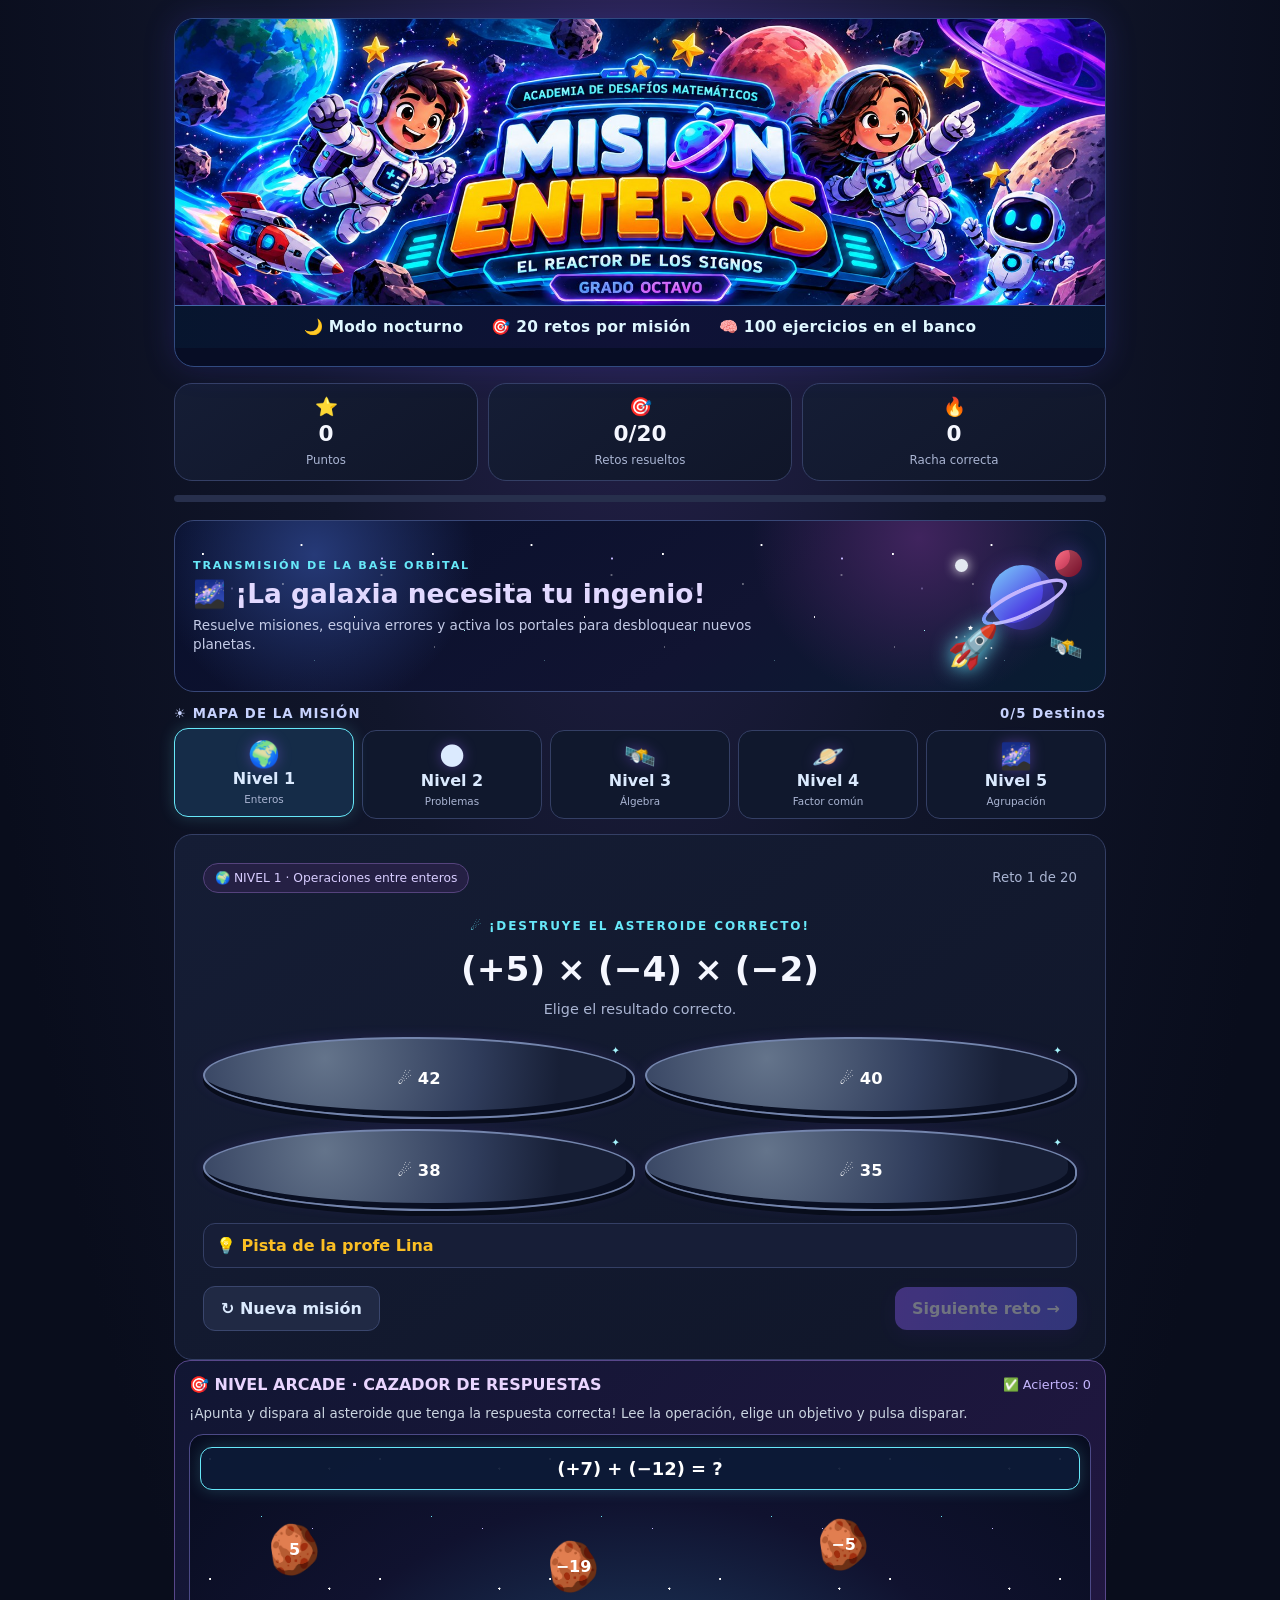
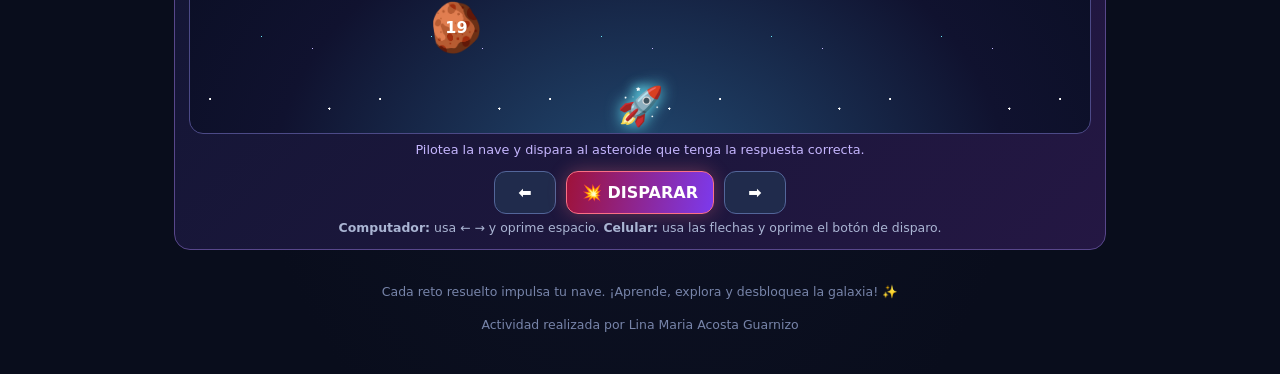
==== commit dc0ffe63: "Improve code" ====
--- a/index.html
+++ b/index.html
@@ -4,63 +4,7 @@
 <meta charset="UTF-8"><meta name="viewport" content="width=device-width, initial-scale=1">
 <meta name="theme-color" content="#090d1c">
 <title>Misión Enteros | Reactor Matemático</title>
-<style>
-:root{--bg:#090d1c;--panel:#121a30;--panel2:#1b2542;--text:#f5f7ff;--muted:#aab5d3;--purple:#b49aff;--cyan:#67e8f9;--pink:#fb7185;--green:#4ade80;--gold:#fbbf24;--line:#343f65}
-*{box-sizing:border-box}body{margin:0;min-height:100vh;background:radial-gradient(ellipse at 50% -15%,#30265d 0,#11162b 42%,var(--bg) 78%);font-family:Inter,ui-sans-serif,system-ui,-apple-system,BlinkMacSystemFont,"Segoe UI",sans-serif;color:var(--text)}
-button{font:inherit;cursor:pointer}.wrap{width:min(960px,100%);margin:auto;padding:18px 14px 42px}.hero{text-align:center;padding:0 0 18px}
-.hero-illustrated{position:relative;overflow:hidden;border:1px solid #314a80;border-radius:20px;background:#070d25;box-shadow:0 0 32px #4f46e533;margin-bottom:16px}
-.hero-banner{display:block;width:100%;height:auto;max-height:490px;object-fit:cover;object-position:center top}
-.hero-live-caption{display:flex;justify-content:center;align-items:center;gap:clamp(10px,3vw,28px);flex-wrap:wrap;padding:12px 16px;background:linear-gradient(90deg,#07162feF,#101238f5,#07162feF);border-top:1px solid #4266a4;color:#dff7ff;font-size:clamp(.72rem,1.8vw,.96rem);font-weight:800;letter-spacing:.02em}
-.hero-live-caption span{display:inline-flex;align-items:center;gap:6px}
-@media(max-width:600px){.hero-illustrated{border-radius:14px}.hero-banner{max-height:none;object-fit:contain}.hero-live-caption{gap:8px;padding:10px 8px}.hero-live-caption span{font-size:.68rem}}.orb{width:70px;height:70px;margin:0 auto 12px;border-radius:22px;display:grid;place-items:center;font-size:35px;background:linear-gradient(135deg,#34215d,#10364a);border:1px solid #6653a4;box-shadow:0 0 38px #8b5cf644}.eyebrow{color:var(--cyan);font-size:.72rem;font-weight:850;letter-spacing:.2em}.hero h1{font-size:clamp(1.8rem,5vw,3rem);margin:8px 0;color:#d8ccff;letter-spacing:.02em}.hero p{margin:0;color:var(--muted)}.pill{display:inline-flex;align-items:center;gap:7px;border:1px solid var(--line);background:#171d35;color:#dbeafe;border-radius:99px;padding:7px 11px;font-size:.8rem;margin-top:14px}
-.stats{display:grid;grid-template-columns:repeat(3,1fr);gap:10px;margin:0 0 14px}.stat,.panel{background:linear-gradient(145deg,#151d35,#101629);border:1px solid var(--line);border-radius:18px}.stat{padding:12px;text-align:center}.stat .ico{font-size:1.15rem}.stat strong{display:block;font-size:1.35rem;margin:3px 0}.stat span{font-size:.74rem;color:var(--muted)}.progress{height:7px;background:#272f4c;border-radius:99px;overflow:hidden;margin:12px 0 18px}.progress div{height:100%;width:0;background:linear-gradient(90deg,#8b5cf6,#67e8f9);transition:width .3s}
-.levels{display:grid;grid-template-columns:repeat(5,1fr);gap:8px;margin-bottom:16px}.level{border:1px solid var(--line);border-radius:12px;background:#131a2f;color:var(--muted);padding:10px 5px;text-align:center;font-size:.76rem}.level b{display:block;font-size:1.05rem;margin-bottom:4px;color:#d8ccff}.level.active{border-color:#a78bfa;background:#272044;box-shadow:0 0 18px #8b5cf622;color:#fff}.level.done{border-color:#286c62;color:#a7f3d0}
-.panel{padding:clamp(16px,4vw,28px)}.qtop{display:flex;justify-content:space-between;align-items:center;gap:10px;flex-wrap:wrap}.tag{font-size:.77rem;border-radius:99px;padding:7px 11px;background:#252044;color:#d8ccff;border:1px solid #55437d}.qcount{color:var(--muted);font-size:.83rem}.prompt-label{text-align:center;color:var(--cyan);font-size:.75rem;letter-spacing:.16em;font-weight:800;margin-top:26px}.question{text-align:center;font-size:clamp(1.35rem,4vw,2.15rem);font-weight:800;line-height:1.4;margin:12px 0 8px;overflow-wrap:anywhere}.sub{text-align:center;color:var(--muted);font-size:.9rem;margin:0 0 20px}.options{display:grid;grid-template-columns:repeat(2,minmax(0,1fr));gap:10px}.option{min-height:62px;border:1px solid #3a466d;border-radius:14px;background:#202a47;color:#fff;padding:13px 12px;font-weight:750;font-size:1.02rem;overflow-wrap:anywhere;transition:.15s}.option:hover:not(:disabled){border-color:var(--cyan);transform:translateY(-1px);background:#263552}.option:disabled{cursor:default;opacity:1}.option.correct{background:#12382f;border-color:var(--green);color:#bbf7d0}.option.wrong{background:#451f31;border-color:var(--pink);color:#fecdd3}.feedback{margin-top:15px;padding:14px;border-radius:13px;background:#122d2a;border:1px solid #286b5d;color:#dcfce7;line-height:1.5}.feedback.bad{background:#351b2a;border-color:#76364a;color:#ffe4e6}.feedback strong{display:block;margin-bottom:4px}.hint{margin-top:12px;background:#171e37;border:1px solid var(--line);border-radius:12px;padding:12px;color:#d6dfff}.hint button{border:0;background:none;color:var(--gold);font-weight:750;padding:0}.actions{display:flex;gap:10px;justify-content:space-between;align-items:center;margin-top:18px;flex-wrap:wrap}.btn{border:0;border-radius:12px;padding:12px 17px;font-weight:800}.primary{background:linear-gradient(100deg,#8b5cf6,#6366f1);color:white;box-shadow:0 6px 20px #6d28d933}.secondary{background:#202944;border:1px solid #3a466d;color:#dbeafe}.btn:disabled{opacity:.4;cursor:not-allowed}.footer{text-align:center;color:#7784a9;font-size:.78rem;padding:18px 0 0}.result{text-align:center;padding:20px 0}.result .medal{font-size:3.5rem}.result h2{font-size:2rem;color:#d8ccff;margin:10px 0}.result .big{font-size:2.5rem;font-weight:900;color:var(--gold)}.result p{color:var(--muted);line-height:1.55}.resultbox{margin:20px auto;max-width:440px;text-align:left;background:#10182b;border:1px solid var(--line);border-radius:15px;padding:16px}.resultline{display:flex;justify-content:space-between;padding:8px 0;gap:12px}.resultline span{color:var(--muted)}.sr{position:absolute;width:1px;height:1px;padding:0;margin:-1px;overflow:hidden;clip:rect(0,0,0,0);white-space:nowrap;border:0}
-.space-scene{position:relative;overflow:hidden;border:1px solid #384777;border-radius:20px;background:radial-gradient(circle at 15% 20%,#263a78 0,transparent 20%),radial-gradient(circle at 80% 10%,#40245e 0,transparent 22%),linear-gradient(145deg,#080f2b,#111432 60%,#081d32);margin-bottom:14px;min-height:170px}
-.space-scene:before,.space-scene:after{content:"";position:absolute;inset:0;pointer-events:none;background-image:radial-gradient(2px 2px at 12% 22%,#fff 50%,transparent 60%),radial-gradient(1px 1px at 26% 73%,#a5f3fc 50%,transparent 60%),radial-gradient(2px 2px at 55% 16%,#fff 50%,transparent 60%),radial-gradient(1px 1px at 78% 64%,#fff 50%,transparent 60%),radial-gradient(2px 2px at 90% 25%,#c4b5fd 50%,transparent 60%);background-size:230px 150px;animation:twinkle 4s ease-in-out infinite alternate}
-.space-scene:after{opacity:.35;background-position:80px 30px;animation-duration:6s}
-@keyframes twinkle{from{opacity:.35}to{opacity:1}}
-.scene-content{position:relative;z-index:1;display:flex;align-items:center;justify-content:space-between;gap:12px;padding:16px 18px;min-height:170px}
-.scene-copy{max-width:65%}.scene-copy .mini{font-size:.7rem;letter-spacing:.16em;color:var(--cyan);font-weight:850}.scene-copy h2{font-size:clamp(1.1rem,3.5vw,1.65rem);margin:6px 0;color:#e2d9ff}.scene-copy p{color:#c4cbe7;font-size:.85rem;line-height:1.4;margin:0}.space-objects{position:relative;width:140px;height:130px;flex-shrink:0}.planet{position:absolute;border-radius:50%;box-shadow:inset -12px -7px 0 #0004,0 0 20px #8b5cf655}.planet.p1{width:65px;height:65px;right:32px;top:24px;background:linear-gradient(140deg,#7dd3fc,#4f46e5 60%,#312e81)}.planet.p1:after{content:"";position:absolute;width:85px;height:20px;border:4px solid #c4b5fd;border-left-color:#818cf8;border-radius:50%;transform:rotate(-25deg);left:-12px;top:23px}.planet.p2{width:27px;height:27px;right:5px;top:9px;background:linear-gradient(135deg,#fb7185,#9f1239)}.moon{position:absolute;width:13px;height:13px;border-radius:50%;background:#e2e8f0;left:8px;top:18px;box-shadow:0 0 12px #fff}.rocket{position:absolute;font-size:2.6rem;left:0;bottom:0;filter:drop-shadow(0 0 10px #67e8f9);animation:float 2.7s ease-in-out infinite}.satellite{position:absolute;right:4px;bottom:7px;font-size:1.7rem;animation:float 3.3s ease-in-out infinite reverse}
-@keyframes float{0%,100%{transform:translateY(0) rotate(-7deg)}50%{transform:translateY(-9px) rotate(7deg)}}
-.map-title{display:flex;align-items:center;justify-content:space-between;gap:10px;margin:2px 0 9px;color:#c7d2fe;font-size:.83rem;font-weight:800;letter-spacing:.08em}.planet-map{display:grid;grid-template-columns:repeat(5,1fr);gap:8px;margin-bottom:15px}.map-planet{border:1px solid var(--line);border-radius:14px;background:#10182d;color:#dbeafe;padding:10px 4px;text-align:center;min-width:0;transition:.2s}.map-planet .planet-icon{font-size:1.6rem;display:block;filter:drop-shadow(0 0 7px #8b5cf666)}.map-planet small{display:block;color:var(--muted);font-size:.65rem;margin-top:5px;line-height:1.2}.map-planet.active{border-color:#67e8f9;background:#152c48;box-shadow:0 0 16px #67e8f933;transform:translateY(-2px)}.map-planet.complete{border-color:#4ade80;background:#112e2a}.shooting-game{margin:0 0 16px;padding:14px;border:1px solid #58478b;border-radius:16px;background:linear-gradient(135deg,#111633,#241743);position:relative;overflow:hidden}
-.shooting-head{display:flex;justify-content:space-between;align-items:center;gap:8px;flex-wrap:wrap;margin-bottom:10px}
-.shooting-head strong{color:#e9d5ff}.shooting-head span{font-size:.8rem;color:#c4b5fd}
-.shooting-field{height:300px;position:relative;overflow:hidden;border:1px solid #4c4a87;border-radius:14px;background:radial-gradient(ellipse at 50% 120%,#234d75,#10122f 58%,#080d20);touch-action:manipulation}
-.shooting-field:before{content:"";position:absolute;inset:0;background-image:radial-gradient(2px 2px at 12% 20%,#fff 50%,transparent 60%),radial-gradient(1px 1px at 42% 68%,#67e8f9 50%,transparent 60%),radial-gradient(2px 2px at 82% 28%,#fff 50%,transparent 60%),radial-gradient(1px 1px at 72% 78%,#c4b5fd 50%,transparent 60%);background-size:170px 120px}
-.shooting-question{position:absolute;z-index:2;top:12px;left:10px;right:10px;text-align:center;border:1px solid #67e8f9;background:#0c1a37eF;border-radius:12px;padding:10px;color:#fff;font-weight:850;font-size:1.12rem;box-shadow:0 0 16px #67e8f933}
-.target{position:absolute;z-index:2;min-width:65px;min-height:53px;padding:8px 10px;border-radius:50% 48% 44% 52%;border:2px solid #c4b5fd;background:radial-gradient(circle at 30% 20%,#514783,#211c48 68%,#11142f);color:#fff;font-weight:900;font-size:1rem;box-shadow:inset -5px -5px 0 #080d20,0 0 13px #a78bfa44;transition:transform .12s,opacity .2s}
-.target:hover{transform:scale(1.08)}.target.hit{animation:burst .35s forwards;pointer-events:none}.target.correct-target{border-color:#4ade80;box-shadow:0 0 22px #4ade80}.target.missed{opacity:.35}
-@keyframes burst{to{transform:scale(1.5) rotate(25deg);opacity:0}}
-.laser{position:absolute;z-index:3;bottom:42px;left:50%;height:0;width:4px;background:#67e8f9;box-shadow:0 0 12px 4px #67e8f9;transform:translateX(-50%);pointer-events:none}
-.laser.fire{animation:laserShot .25s linear forwards}@keyframes laserShot{0%{height:0;bottom:33px}100%{height:185px;bottom:48px}}
-.shooter-ship.exploding{animation:shipExplosion .8s ease-out forwards;filter:drop-shadow(0 0 22px #fb7185);pointer-events:none}
-.explosion-burst{position:absolute;z-index:6;left:50%;bottom:8px;transform:translateX(-50%);font-size:3rem;pointer-events:none;animation:boom .85s ease-out forwards;filter:drop-shadow(0 0 18px #fb923c)}
-@keyframes shipExplosion{0%{transform:translateX(-50%) scale(1);opacity:1;filter:drop-shadow(0 0 10px #67e8f9)}35%{transform:translateX(-50%) scale(1.35) rotate(18deg);opacity:1;filter:drop-shadow(0 0 28px #fb7185)}70%{transform:translateX(-50%) scale(1.7) rotate(-20deg);opacity:.8}100%{transform:translateX(-50%) scale(.2) rotate(70deg);opacity:0}}
-@keyframes boom{0%{transform:translateX(-50%) scale(.2);opacity:0}25%{transform:translateX(-50%) scale(1.5);opacity:1}100%{transform:translateX(-50%) scale(2.4);opacity:0}}
-.shooter-ship{position:absolute;z-index:4;bottom:5px;left:50%;transform:translateX(-50%);font-size:2.35rem;transition:left .06s linear;user-select:none;touch-action:none;filter:drop-shadow(0 0 8px #67e8f9)}
-.shooting-status{text-align:center;color:#c4b5fd;font-size:.8rem;padding:8px 0 0;min-height:27px}
-.shooting-field.ship-destroyed:after{content:"💥 NAVE DESTRUIDA";position:absolute;z-index:8;inset:0;display:grid;place-items:center;text-align:center;color:#fecaca;font-weight:950;font-size:clamp(1.2rem,4vw,2rem);letter-spacing:.05em;background:#190a19b8;text-shadow:0 0 18px #fb7185;backdrop-filter:blur(2px)}
-.shoot-controls{display:flex;align-items:center;justify-content:center;gap:10px;flex-wrap:wrap;margin-top:10px}
-.shoot-controls button{border:1px solid #53669a;border-radius:12px;background:#202b4c;color:white;padding:11px 15px;font-weight:850;min-width:62px}
-.shoot-controls .fire-hold{background:linear-gradient(100deg,#9f1239,#7c3aed);border-color:#fb7185;box-shadow:0 0 18px #fb718555;min-width:145px}
-.shoot-btn{display:block;margin:10px auto 0;border:1px solid #67e8f9;border-radius:12px;background:linear-gradient(100deg,#155e75,#4338ca);color:white;padding:11px 20px;font-weight:850;box-shadow:0 0 16px #67e8f933}
-.mission-mini{margin:0 0 16px;padding:14px;border:1px solid #3b4c7c;border-radius:16px;background:linear-gradient(135deg,#0c1832,#17163b);position:relative;overflow:hidden}
-.mini-head{display:flex;justify-content:space-between;gap:10px;align-items:center;color:#c4b5fd;font-size:.8rem;font-weight:800;margin-bottom:10px}
-.flightfield{position:relative;height:148px;border-radius:13px;overflow:hidden;background:radial-gradient(ellipse at 50% 120%,#153d65,#080f28 70%);border:1px solid #34456e;touch-action:pan-y}
-.flightfield:before{content:"";position:absolute;inset:0;background-image:radial-gradient(2px 2px at 10% 20%,#fff 50%,transparent 60%),radial-gradient(1px 1px at 30% 70%,#67e8f9 50%,transparent 60%),radial-gradient(2px 2px at 70% 30%,#fff 50%,transparent 60%),radial-gradient(1px 1px at 90% 75%,#c4b5fd 50%,transparent 60%);background-size:160px 100px;animation:twinkle 2s infinite alternate}
-.ship{position:absolute;left:50%;bottom:12px;transform:translateX(-50%);font-size:2.3rem;filter:drop-shadow(0 0 10px #67e8f9);transition:left .16s ease;z-index:2}
-.crystal{position:absolute;top:24px;font-size:1.6rem;filter:drop-shadow(0 0 9px #67e8f9);animation:float 1.8s infinite ease-in-out;z-index:2}
-.rock{position:absolute;top:68px;font-size:1.5rem;animation:float 2.2s infinite ease-in-out;z-index:2}
-.flight-controls{display:flex;justify-content:center;gap:12px;margin-top:9px}
-.flight-controls button{width:58px;height:40px;border:1px solid #53669a;border-radius:12px;background:#202b4c;color:#fff;font-size:1.15rem}
-.target-zone{margin:12px 0;padding:13px;border:2px dashed #67e8f9;border-radius:14px;text-align:center;color:#a5f3fc;background:#0e253b;font-weight:800}
-.target-zone.over{background:#153b4c;border-color:#a78bfa}
-.draggable-option{cursor:grab;touch-action:manipulation}.draggable-option:active{cursor:grabbing}.drag-note{text-align:center;color:#aab5d3;font-size:.78rem;margin:6px 0 0}
-.asteroid-option{position:relative;min-height:82px;border-radius:48% 52% 45% 55%;background:radial-gradient(circle at 28% 25%,#64748b,#303d5c 48%,#171f36 75%);border:2px solid #7485ad;box-shadow:inset -7px -6px 0 #090f22,0 5px 0 #080d1b,0 0 14px #8b5cf622;font-size:1.02rem}.asteroid-option:before{content:"✦";position:absolute;top:5px;right:13px;color:#a5f3fc;font-size:.65rem}.asteroid-option:hover:not(:disabled){transform:translateY(-4px) rotate(-2deg);box-shadow:0 0 22px #67e8f977}.portal-option{border-radius:40px 40px 15px 15px;background:linear-gradient(180deg,#27205a,#111d3e);border:2px solid #8b5cf6;box-shadow:0 0 14px #8b5cf633;min-height:75px}.algebra-option{border-radius:14px;background:linear-gradient(145deg,#15354a,#182044);border:1px solid #67e8f9}.factor-option{border-radius:14px;background:linear-gradient(145deg,#3a214e,#1b2040);border:1px solid #c4b5fd}
-@media(max-width:600px){.scene-content{padding:13px;min-height:145px}.space-objects{width:100px;height:105px}.planet.p1{width:50px;height:50px;right:22px;top:25px}.planet.p1:after{width:67px;height:16px;top:18px}.scene-copy{max-width:66%}.planet-map{grid-template-columns:repeat(3,1fr)}.map-planet:nth-child(4),.map-planet:nth-child(5){grid-column:auto}.map-planet .planet-icon{font-size:1.35rem}}
-@media(max-width:600px){.wrap{padding:10px 11px 30px}.levels{grid-template-columns:repeat(2,1fr)}.level:last-child{grid-column:span 2}.stats{gap:7px}.stat{padding:9px 4px}.stat strong{font-size:1.15rem}.options{gap:8px}.option{padding:12px 8px;font-size:.94rem;min-height:58px}.actions .btn{flex:1}.hero{padding-top:12px}}
-</style>
+<link rel="stylesheet" href="styles.css" />
 </head>
 <body>
 <div class="wrap">
@@ -76,30 +20,24 @@
  <div class="stat"><div class="ico">🔥</div><strong id="streak">0</strong><span>Racha correcta</span></div>
 </div>
 <div class="progress" aria-label="Progreso de la misión"><div id="progressBar"></div></div>
-<div class="levels" id="levels">
- <div class="level active" data-level="0"><b>⚡ NIVEL 1</b>Operaciones</div>
- <div class="level" data-level="1"><b>🧩 NIVEL 2</b>Problemas</div>
- <div class="level" data-level="2"><b>🔤 NIVEL 3</b>Álgebra</div>
- <div class="level" data-level="3"><b>🛠️ NIVEL 4</b>Factor común</div>
- <div class="level" data-level="4"><b>🧠 NIVEL 5</b>Agrupación</div>
-</div>
+
 <section class="space-scene" aria-label="Escena espacial animada">
  <div class="scene-content">
   <div class="scene-copy"><div class="mini">TRANSMISIÓN DE LA BASE ORBITAL</div><h2>🌌 ¡La galaxia necesita tu ingenio!</h2><p>Resuelve misiones, esquiva errores y activa los portales para desbloquear nuevos planetas.</p></div>
   <div class="space-objects" aria-hidden="true"><span class="moon"></span><span class="planet p1"></span><span class="planet p2"></span><span class="rocket">🚀</span><span class="satellite">🛰️</span></div>
  </div>
 </section>
-<div class="map-title"><span>🪐 MAPA DE LA MISIÓN</span><span id="mapProgress">0/5 planetas</span></div>
+<div class="map-title"><span>☀️ MAPA DE LA MISIÓN</span><span id="mapProgress">0/5 Destinos</span></div>
 <nav class="planet-map" id="planetMap" aria-label="Planetas de la misión">
  <button class="map-planet active" data-map="0"><span class="planet-icon">🌍</span><b>Nivel 1</b><small>Enteros</small></button>
- <button class="map-planet" data-map="1"><span class="planet-icon">🌊</span><b>Nivel 2</b><small>Problemas</small></button>
- <button class="map-planet" data-map="2"><span class="planet-icon">🪐</span><b>Nivel 3</b><small>Álgebra</small></button>
- <button class="map-planet" data-map="3"><span class="planet-icon">🔥</span><b>Nivel 4</b><small>Factor común</small></button>
- <button class="map-planet" data-map="4"><span class="planet-icon">💎</span><b>Nivel 5</b><small>Agrupación</small></button>
+ <button class="map-planet" data-map="1"><span class="planet-icon">🌑</span><b>Nivel 2</b><small>Problemas</small></button>
+ <button class="map-planet" data-map="2"><span class="planet-icon">🛰️</span><b>Nivel 3</b><small>Álgebra</small></button>
+ <button class="map-planet" data-map="3"><span class="planet-icon">🪐</span><b>Nivel 4</b><small>Factor común</small></button>
+ <button class="map-planet" data-map="4"><span class="planet-icon">🌌</span><b>Nivel 5</b><small>Agrupación</small></button>
 </nav>
 <main class="panel" id="game" aria-live="polite"></main>
 <section class="shooting-game" aria-label="Nivel arcade de disparos matemáticos">
- <div class="shooting-head"><strong>🎯 NIVEL ARCADE · CAZADOR DE RESPUESTAS</strong><span id="shootScore">💥 Aciertos: 0</span></div>
+ <div class="shooting-head"><strong>🎯 NIVEL ARCADE · CAZADOR DE RESPUESTAS</strong><span id="shootScore">✅ Aciertos: 0</span></div>
  <p style="color:#cbd5e1;font-size:.84rem;line-height:1.45;margin:0 0 10px">¡Apunta y dispara al asteroide que tenga la respuesta correcta! Lee la operación, elige un objetivo y pulsa disparar.</p>
  <div class="shooting-field" id="shootingField">
   <div class="shooting-question" id="shootQuestion">(+7) + (−12) = ?</div>
@@ -109,368 +47,17 @@
   <button class="target" style="left:26%;top:166px" data-target="3">5</button>
   <div class="laser" id="laser"></div><div class="shooter-ship" id="shooterShip">🚀</div>
  </div>
- <div class="shooting-status" id="shootStatus">Mueve la nave y mantén pulsado DISPARAR para lanzar rayos.</div>
+ <div class="shooting-status" id="shootStatus">Mueve la nave y oprime para DISPARAR el laser.</div>
  <div class="shoot-controls">
   <button id="moveLeft" aria-label="Mover nave a la izquierda">⬅️</button>
-  <button id="fireBtn" class="fire-hold" aria-label="Mantener para disparar">🔥 MANTÉN PARA DISPARAR</button><button id="repairShip" aria-label="Reparar nave" hidden>🔧 REPARAR NAVE</button>
+  <button id="fireBtn" class="fire-hold" aria-label="Mantener para disparar">💥 DISPARAR</button><button id="repairShip" aria-label="Reparar nave" hidden>🔧 REPARAR NAVE</button>
   <button id="moveRight" aria-label="Mover nave a la derecha">➡️</button>
  </div>
- <p class="drag-note">Computador: usa ← → y mantén espacio. Celular: usa las flechas y mantén el botón de disparo.</p>
-</section>
-<section class="mission-mini" aria-label="Minijuego de pilotaje espacial">
- <div class="mini-head"><span>🚀 ZONA DE PILOTAJE</span><span id="crystalCount">💎 Cristales: 0</span></div>
- <div class="flightfield" id="flightfield">
-  <span class="crystal" style="left:18%">💎</span><span class="crystal" style="left:72%;top:43px;animation-delay:.4s">💎</span>
-  <span class="rock" style="left:43%">☄️</span><span class="rock" style="left:86%;top:84px">🪨</span>
-  <span class="ship" id="ship">🚀</span>
- </div>
- <div class="flight-controls"><button id="leftShip" aria-label="Mover cohete a la izquierda">⬅️</button><button id="collectShip" aria-label="Recoger cristales">💎</button><button id="rightShip" aria-label="Mover cohete a la derecha">➡️</button></div>
- <p class="drag-note">Pilota el cohete y recoge cristales. También puedes usar las flechas del teclado.</p>
+<p class="drag-note"><strong>Computador:</strong> usa ← → y oprime espacio. <strong>Celular:</strong> usa las flechas y oprime el botón de disparo.</p>
 </section>
 <div class="footer">Cada reto resuelto impulsa tu nave. ¡Aprende, explora y desbloquea la galaxia! ✨</div>
+<div class="footer">Actividad realizada por Lina Maria Acosta Guarnizo</div>
 </div>
-<script>
-const BANK = [
-/* NIVEL 1: 20 operaciones con enteros */
-[
-["(+8) + (−13)",-5,"Los signos son diferentes: 13 − 8 = 5 y queda el signo del número con mayor valor absoluto, el negativo."],
-["(−7) + (−9)",-16,"Al sumar dos negativos, sumamos 7 + 9 y conservamos el signo negativo."],
-["(+12) − (+19)",-7,"Restar 19 equivale a sumar −19: 12 + (−19) = −7."],
-["(−6) × (+7)",-42,"Signos diferentes en la multiplicación: resultado negativo. 6 × 7 = 42."],
-["(−72) ÷ (−8)",9,"Signos iguales en la división: resultado positivo. 72 ÷ 8 = 9."],
-["(+5) × (−4) × (−2)",40,"5 × (−4) = −20; después, (−20) × (−2) = 40."],
-["−8 + 3 × (−4)",-20,"Primero la multiplicación: 3 × (−4) = −12. Luego −8 + (−12) = −20."],
-["(−18 + 6) ÷ (−3) − 2",2,"Paréntesis: −12. División: 4. Finalmente, 4 − 2 = 2."],
-["(−15) + 23",8,"Los signos son diferentes: 23 − 15 = 8 y queda el signo positivo."],
-["34 + (−46)",-12,"Restamos 46 − 34 = 12 y conservamos el signo negativo."],
-["(−9) − (−14)",5,"Restar un negativo equivale a sumar: −9 + 14 = 5."],
-["17 − (−8)",25,"Restar un negativo se convierte en suma: 17 + 8 = 25."],
-["(−11) × (−6)",66,"Negativo por negativo es positivo: 11 × 6 = 66."],
-["(+96) ÷ (−12)",-8,"Signos diferentes en la división: −8."],
-["−4 × [6 + (−9)]",12,"Primero el corchete: 6 − 9 = −3. Luego −4 × −3 = 12."],
-["(−3)² − 14",-5,"(−3)² = 9. Luego 9 − 14 = −5."],
-["−28 ÷ 7 + 6",2,"Primero −28 ÷ 7 = −4. Después −4 + 6 = 2."],
-["5 − 3 × 4",-7,"Primero 3 × 4 = 12. Luego 5 − 12 = −7."],
-["(−2) × 8 + 19",3,"Primero −2 × 8 = −16. Luego −16 + 19 = 3."],
-["48 ÷ (−6) − (−5)",-3,"48 ÷ −6 = −8. Restar −5 equivale a sumar 5: −8 + 5 = −3."]
-],
-/* NIVEL 2: 20 situaciones problema */
-[
-["La temperatura era de −3 °C y bajó 8 °C más. ¿Cuál es la temperatura final?",-11,"Bajar 8 grados significa restar 8: −3 − 8 = −11 °C."],
-["Un buzo está a −12 m y asciende 7 m. ¿A qué profundidad queda?",-5,"Asciende: −12 + 7 = −5 m."],
-["Camila debe $35 y paga $20. Si la deuda se representa con negativos, ¿cuál es su saldo?",-15,"La deuda inicial es −35 y el pago suma 20: −35 + 20 = −15."],
-["Un ascensor está en el piso 4 y baja 9 pisos. ¿En qué piso termina?",-5,"4 − 9 = −5."],
-["Un equipo pierde 6 puntos en cada una de 4 rondas. ¿Cuál es el cambio total?",-24,"Cuatro pérdidas de 6 puntos: 4 × (−6) = −24."],
-["La temperatura pasa de −7 °C a 5 °C. ¿Cuántos grados aumentó?",12,"La variación es 5 − (−7) = 5 + 7 = 12 °C."],
-["Un submarino está a −45 m y desciende 18 m. ¿Cuál es su nueva posición?",-63,"Desciende 18 m: −45 − 18 = −63 m."],
-["Un banco descuenta $8 cada día durante 5 días. ¿Cuál es el cambio acumulado?",-40,"Cinco descuentos de 8: 5 × (−8) = −40."],
-["En un concurso, ganar suma 12 puntos y perder resta 15. Si el equipo gana 3 veces y pierde 2, ¿cuál es el puntaje neto?",6,"3 × 12 + 2 × (−15) = 36 − 30 = 6."],
-["Un jugador tenía 10 puntos, perdió 18 y luego ganó 7. ¿Con cuántos queda?",-1,"10 − 18 + 7 = −1."],
-["Un estacionamiento tiene 2 sótanos debajo del nivel 0. El ascensor baja 3 pisos desde el sótano 2. ¿Dónde queda?",-5,"−2 − 3 = −5."],
-["Una cuenta está en −$120. Se consignan $75 y después se retiran $20. ¿Cuál es el saldo?",-65,"−120 + 75 − 20 = −65."],
-["Un montañista está a 350 m y desciende 480 m respecto al nivel de referencia. ¿Cuál es su posición?",-130,"350 − 480 = −130 m."],
-["Un videojuego resta 9 vidas por cada error. Si se cometen 3 errores, ¿qué variación representa?",-27,"3 × (−9) = −27 vidas."],
-["La temperatura era de 6 °C. Durante la noche baja 11 °C y en la mañana sube 4 °C. ¿Temperatura final?",-1,"6 − 11 + 4 = −1 °C."],
-["Un buzo sube 6 m desde −20 m, y luego baja 9 m. ¿En qué posición queda?",-23,"−20 + 6 − 9 = −23 m."],
-["Una empresa pierde $250 cada día durante 4 días. ¿Qué variación total registra?",-1000,"4 × (−250) = −1000."],
-["Un equipo comienza con −14 puntos y recibe una bonificación de 25. ¿Cuál es su puntaje?",11,"−14 + 25 = 11."],
-["Un ascensor sube 8 pisos desde el piso −6 y después baja 5. ¿Dónde termina?",-3,"−6 + 8 − 5 = −3."],
-["La temperatura de −4 °C se triplica como variación durante tres descensos iguales de 4 °C. ¿Cuál es el cambio total?",-12,"Tres descensos de 4 °C se representan con 3 × (−4) = −12 °C."]
-],
-/* NIVEL 3: 20 expresiones algebraicas y términos semejantes */
-[
-["Reduce: 3x + 5x", "8x","Sumamos coeficientes de términos semejantes: 3 + 5 = 8."],
-["Reduce: 9a − 4a", "5a","9a − 4a = 5a."],
-["Reduce: 7m + 2 − 3m + 5", "4m + 7","Agrupamos semejantes: 7m − 3m = 4m y 2 + 5 = 7."],
-["Reduce: 6x + 3y − 2x + 5y", "4x + 8y","6x − 2x = 4x y 3y + 5y = 8y."],
-["Reduce: 4p − 7 + 2p + 10", "6p + 3","4p + 2p = 6p y −7 + 10 = 3."],
-["Reduce: 8a − 3b − 2a + b", "6a − 2b","8a − 2a = 6a y −3b + b = −2b."],
-["Reduce: 5x + 2 − 3x − 9", "2x − 7","5x − 3x = 2x y 2 − 9 = −7."],
-["Reduce: 12y − 5y + 3y", "10y","12 − 5 + 3 = 10; se conserva la variable y."],
-["Reduce: 2a + 3b + 4a − b", "6a + 2b","2a + 4a = 6a y 3b − b = 2b."],
-["Reduce: 10x − 4 + x + 9", "11x + 5","10x + x = 11x y −4 + 9 = 5."],
-["Reduce: 3m − 2n + 5m + 7n", "8m + 5n","3m + 5m = 8m y −2n + 7n = 5n."],
-["Reduce: 9p + 4 − 6p − 11", "3p − 7","9p − 6p = 3p y 4 − 11 = −7."],
-["Reduce: 2x + 3x − 4 + 6", "5x + 2","2x + 3x = 5x y −4 + 6 = 2."],
-["Reduce: 7a − 2b − 3a − 5b", "4a − 7b","7a − 3a = 4a y −2b − 5b = −7b."],
-["Reduce: 4x + 2y + 3 − x + 5y − 8", "3x + 7y − 5","4x − x = 3x; 2y + 5y = 7y; 3 − 8 = −5."],
-["Reduce: 6r − 2s + r + 9s", "7r + 7s","6r + r = 7r y −2s + 9s = 7s."],
-["Reduce: 11m − 8m + 2m − m", "4m","11 − 8 + 2 − 1 = 4."],
-["Reduce: 5x − 3y + 2x + y − 4", "7x − 2y − 4","5x + 2x = 7x; −3y + y = −2y."],
-["Reduce: 8a + 6 − 3a − 2 + a", "6a + 4","8a − 3a + a = 6a y 6 − 2 = 4."],
-["Reduce: 2p + 4q − 7p − q + 3q", "−5p + 6q","2p − 7p = −5p; 4q − q + 3q = 6q."]
-],
-/* NIVEL 4: 20 casos de factor común */
-[
-["Factoriza: 6x + 12","6(x + 2)","El máximo factor común es 6: 6x + 12 = 6(x + 2)."],
-["Factoriza: 8a − 20","4(2a − 5)","El factor común es 4."],
-["Factoriza: 15x² + 10x","5x(3x + 2)","El factor común es 5x."],
-["Factoriza: 12y² − 18y","6y(2y − 3)","El factor común es 6y."],
-["Factoriza: 14m + 21","7(2m + 3)","El factor común es 7."],
-["Factoriza: 9a² − 3a","3a(3a − 1)","El factor común es 3a."],
-["Factoriza: 16x³ + 24x²","8x²(2x + 3)","El factor común es 8x²."],
-["Factoriza: 25p² − 10p","5p(5p − 2)","El factor común es 5p."],
-["Factoriza: 18m² + 27m","9m(2m + 3)","El factor común es 9m."],
-["Factoriza: 4x² − 28x","4x(x − 7)","El factor común es 4x."],
-["Factoriza: 21a³ + 14a²","7a²(3a + 2)","El factor común es 7a²."],
-["Factoriza: 30y² − 45y","15y(2y − 3)","El factor común es 15y."],
-["Factoriza: 12p³ + 8p²","4p²(3p + 2)","El factor común es 4p²."],
-["Factoriza: 35x − 14","7(5x − 2)","El factor común es 7."],
-["Factoriza: 10a² + 15a","5a(2a + 3)","El factor común es 5a."],
-["Factoriza: 24r² − 36r","12r(2r − 3)","El factor común es 12r."],
-["Factoriza: 7x² + 28x","7x(x + 4)","El factor común es 7x."],
-["Factoriza: 32m³ − 16m²","16m²(2m − 1)","El factor común es 16m²."],
-["Factoriza: 27a² + 9a","9a(3a + 1)","El factor común es 9a."],
-["Factoriza: 18x² − 24x","6x(3x − 4)","El factor común es 6x."]
-],
-/* NIVEL 5: 20 casos de factor común por agrupación */
-[
-["Factoriza por agrupación: ax + ay + bx + by","(a + b)(x + y)","Agrupa: a(x + y) + b(x + y). El factor común es (x + y)."],
-["Factoriza por agrupación: 3x + 3y + ax + ay","(x + y)(3 + a)","Agrupa: 3(x + y) + a(x + y) = (x + y)(3 + a)."],
-["Factoriza por agrupación: mx − my + nx − ny","(m + n)(x − y)","Agrupa: m(x − y) + n(x − y)."],
-["Factoriza por agrupación: 2a + 2b + xa + xb","(a + b)(2 + x)","Agrupa: 2(a + b) + x(a + b)."],
-["Factoriza por agrupación: x² + 3x + 2x + 6","(x + 2)(x + 3)","Agrupa: x(x + 3) + 2(x + 3) = (x + 2)(x + 3)."],
-["Factoriza por agrupación: ab + ac + 5b + 5c","(a + 5)(b + c)","Agrupa: a(b + c) + 5(b + c)."],
-["Factoriza por agrupación: 4x + 4y + ax + ay","(x + y)(4 + a)","Agrupa: 4(x + y) + a(x + y)."],
-["Factoriza por agrupación: pq − pr + 2q − 2r","(p + 2)(q − r)","Agrupa: p(q − r) + 2(q − r)."],
-["Factoriza por agrupación: 6x − 6y + mx − my","(x − y)(6 + m)","Agrupa: 6(x − y) + m(x − y)."],
-["Factoriza por agrupación: a² + ab + 3a + 3b","(a + 3)(a + b)","Agrupa: a(a + b) + 3(a + b)."],
-["Factoriza por agrupación: 2x² + 2xy + 5x + 5y","(x + y)(2x + 5)","Agrupa: 2x(x + y) + 5(x + y)."],
-["Factoriza por agrupación: 7a − 7b + xa − xb","(a − b)(7 + x)","Agrupa: 7(a − b) + x(a − b)."],
-["Factoriza por agrupación: 3m² − 3mn + 4m − 4n","(m − n)(3m + 4)","Agrupa: 3m(m − n) + 4(m − n)."],
-["Factoriza por agrupación: xy + xz + 6y + 6z","(x + 6)(y + z)","Agrupa: x(y + z) + 6(y + z)."],
-["Factoriza por agrupación: 5p + 5q + ap + aq","(p + q)(5 + a)","Agrupa: 5(p + q) + a(p + q)."],
-["Factoriza por agrupación: 2a² + 2ab + ca + cb","(a + b)(2a + c)","Agrupa: 2a(a + b) + c(a + b)."],
-["Factoriza por agrupación: 9x + 9y + mx + my","(x + y)(9 + m)","Agrupa: 9(x + y) + m(x + y)."],
-["Factoriza por agrupación: r² − rs + 4r − 4s","(r − s)(r + 4)","Agrupa: r(r − s) + 4(r − s)."],
-["Factoriza por agrupación: 3ab + 3ac + xb + xc","(b + c)(3a + x)","Agrupa: 3a(b + c) + x(b + c)."],
-["Factoriza por agrupación: 8m − 8n + pm − pn","(m − n)(8 + p)","Agrupa: 8(m − n) + p(m − n)."]
-]
-];
-const LEVEL_NAMES=["Operaciones entre enteros","Situaciones problema","Expresiones algebraicas y reducción","Factor común","Factor común por agrupación"];
-const LEVEL_ICONS=["⚡","🧩","🔤","🛠️","🧠"];
-let mission=[],index=0,score=0,streak=0,bestStreak=0,correct=0,wrong=0,locked=false,chosen=null;
-const $=id=>document.getElementById(id);
-function shuffle(arr){const a=[...arr];for(let i=a.length-1;i>0;i--){const j=Math.floor(Math.random()*(i+1));[a[i],a[j]]=[a[j],a[i]]}return a}
-function esc(s){return String(s).replaceAll("&","&amp;").replaceAll("<","&lt;").replaceAll(">","&gt;")}
-function numericOptions(answer){
- const a=Number(answer);let vals=new Set([a]);
- const candidates=[a+2,a-2,a+5,a-5,-a,a===0?1:0,a*2,a/2];
- for(const n of shuffle(candidates))if(Number.isFinite(n)&&n!==a)vals.add(n);
- return shuffle([...vals].slice(0,4)).map(String);
-}
-function stringOptions(answer,level){
- const raw=String(answer);
- let candidates=[];
- if(level===2){
-   candidates=[
-    raw.replace(/^\s*−/,"").replace(/^\s*\+/,"−"),
-    raw.replace(/\+/,"−"),
-    raw.replace(/−/,"+"),
-    raw+" + x"
-   ];
- } else if(level===3){
-   candidates=[
-    raw.replace(/^(\d+)/,m=>String(Number(m)+1)),
-    raw.replace(/^(\d+)/,m=>String(Math.max(1,Number(m)-1))),
-    raw.replace(/\+/,"−"),
-    raw.replace(/−/,"+"),
-    raw.replace(/\(/,"(")+" "
-   ];
- } else {
-   candidates=[
-    raw.replace(/\(a \+ b\)/,"(a − b)"),
-    raw.replace(/\(x \+ y\)/,"(x − y)"),
-    raw.replace(/\(m \+ n\)/,"(m − n)"),
-    raw.replace(/\+/,"−"),
-    raw.replace(/−/,"+"),
-    raw.replace(/\(/,"(")+" "
-   ];
- }
- const unique=[];
- for(const item of shuffle(candidates)){
-   const v=String(item).trim();
-   if(v!==raw&&!unique.includes(v))unique.push(v);
- }
- let n=1;
- while(unique.length<3){const v=raw+" ("+n+")";if(!unique.includes(v)&&v!==raw)unique.push(v);n++}
- return shuffle([raw,...unique.slice(0,3)]);
-}
-function makeOptions(q,level){
- if(level===0||level===1)return numericOptions(q[1]);
- return stringOptions(q[1],level);
-}
-function startMission(){
- const prior=JSON.parse(localStorage.getItem("misionEnterosRecent")||"[]");
- mission=[];
- for(let level=0;level<5;level++){
-   let pool=BANK[level].map((q,i)=>({id:`${level}-${i}`,level,q}));
-   let fresh=pool.filter(x=>!prior.includes(x.id));
-   if(fresh.length<4)fresh=pool;
-   mission.push(...shuffle(fresh).slice(0,4));
- }
- mission=shuffleWithinLevels(mission);
- const ids=mission.map(x=>x.id);
- localStorage.setItem("misionEnterosRecent",JSON.stringify([...ids,...prior].filter((x,i,a)=>a.indexOf(x)===i).slice(0,65)));
- index=0;score=0;streak=0;bestStreak=0;correct=0;wrong=0;locked=false;chosen=null;
- render();
-}
-function shuffleWithinLevels(items){
- const out=[];
- for(let l=0;l<5;l++)out.push(...shuffle(items.filter(x=>x.level===l)));
- return out;
-}
-function updateStats(){
- $("score").textContent=score;$("progressCount").textContent=`${index}/${mission.length}`;
- $("streak").textContent=streak;$("progressBar").style.width=`${index/mission.length*100}%`;
- document.querySelectorAll(".level").forEach(el=>{const l=Number(el.dataset.level);el.classList.toggle("active",index<mission.length&&mission[index].level===l);el.classList.toggle("done",mission.filter(x=>x.level===l).every(x=>x._done));});
- const currentLevel=index<mission.length?mission[index].level:4;
- document.querySelectorAll(".map-planet").forEach(el=>{const l=Number(el.dataset.map);el.classList.toggle("active",index<mission.length&&l===currentLevel);el.classList.toggle("complete",mission.filter(x=>x.level===l).every(x=>x._done));});
- $("mapProgress").textContent=`${Array.from({length:5},(_,l)=>mission.filter(x=>x.level===l).every(x=>x._done)).filter(Boolean).length}/5 planetas`;
-}
-function render(){
- updateStats();
- if(index>=mission.length){finish();return}
- const item=mission[index],q=item.q,level=item.level;
- const options=makeOptions(q,level);
- item.options=options;item._done=false;
- $("game").innerHTML=`
- <div class="qtop"><span class="tag">${LEVEL_ICONS[level]} NIVEL ${level+1} · ${esc(LEVEL_NAMES[level])}</span><span class="qcount">Reto ${index+1} de 20</span></div>
- <div class="prompt-label">${level===0?"☄️ ¡DESTRUYE EL ASTEROIDE CORRECTO!":level===1?"🌀 ¡ELIGE EL PORTAL QUE TE LLEVA A LA RESPUESTA!":level===2?"🧲 ¡ACTIVA EL ESCÁNER DE TÉRMINOS!":level===3?"🛠️ ¡CARGA EL RAYO DE FACTORIZACIÓN!":"🧩 ¡ALINEA LOS BLOQUES CÓSMICOS!"}</div>
- <div class="question">${esc(q[0])}</div>
- <p class="sub">${level<2?"Elige el resultado correcto.": "Selecciona la factorización o reducción correcta."}</p>
- ${level>=2?`<div class="target-zone" id="dropTarget">🎯 ${level===2?"Suelta aquí la expresión simplificada":level===3?"Suelta aquí la factorización correcta":"Suelta aquí los factores agrupados"}</div><p class="drag-note">Arrastra una pieza al reactor o tócala para colocarla.</p>`:""}
- <div class="options">${options.map((o,i)=>`<button draggable="${level>=2?"true":"false"}" class="option draggable-option ${level===0?"asteroid-option":level===1?"portal-option":level===2?"algebra-option":"factor-option"}" data-option="${i}">${level===0?"☄️ ":level===1?"🌀 ":level===2?"🧲 ":level===3?"🔧 ":"🧩 "}${esc(o)}</button>`).join("")}</div>
- <div id="feedbackSlot"></div>
- <div class="hint" id="hint"><button id="hintBtn" type="button">💡 Pista del profesor</button><div id="hintText" hidden style="margin-top:8px;color:#c7d2fe">Recuerda identificar la regla, agrupar términos semejantes o buscar el factor que se repite.</div></div>
- <div class="actions"><button class="btn secondary" id="restartBtn">↻ Nueva misión</button><button class="btn primary" id="nextBtn" disabled>${index===19?"Ver resultados":"Siguiente reto"} →</button></div>`;
- document.querySelectorAll("[data-option]").forEach(btn=>{
-  btn.addEventListener("click",()=>answer(Number(btn.dataset.option)));
-  btn.addEventListener("dragstart",ev=>{ev.dataTransfer.setData("text/plain",btn.dataset.option);});
- });
- const dropTarget=$("dropTarget");
- if(dropTarget){
-  dropTarget.addEventListener("dragover",ev=>{ev.preventDefault();dropTarget.classList.add("over")});
-  dropTarget.addEventListener("dragleave",()=>dropTarget.classList.remove("over"));
-  dropTarget.addEventListener("drop",ev=>{ev.preventDefault();dropTarget.classList.remove("over");const n=Number(ev.dataTransfer.getData("text/plain"));answer(n);dropTarget.textContent="🛸 Pieza recibida en el reactor";});
- }
- $("hintBtn").addEventListener("click",()=>{$("hintText").hidden=!$("hintText").hidden});
- $("restartBtn").addEventListener("click",()=>{if(confirm("¿Quieres comenzar una nueva misión de 20 retos? Se elegirá una nueva combinación de ejercicios."))startMission()});
- $("nextBtn").addEventListener("click",()=>{index++;locked=false;chosen=null;render()});
-}
-function answer(choice){
- if(locked)return;locked=true;chosen=choice;
- const item=mission[index],q=item.q,correctAnswer=String(q[1]);
- const buttons=[...document.querySelectorAll("[data-option]")];
- const chosenText=item.options[choice];
- const isCorrect=chosenText===correctAnswer;
- buttons.forEach((b,i)=>{b.disabled=true;const val=item.options[i];if(val===correctAnswer)b.classList.add("correct");if(i===choice&&!isCorrect)b.classList.add("wrong")});
- item._done=true;
- if(isCorrect){score+=100;correct++;streak++;bestStreak=Math.max(bestStreak,streak);document.querySelector(".space-scene").style.boxShadow="0 0 28px #4ade8055";setTimeout(()=>{const s=document.querySelector(".space-scene");if(s)s.style.boxShadow="none"},700)}
- else{wrong++;streak=0}
- const explanation=q[2];
- $("feedbackSlot").innerHTML=`<div class="feedback ${isCorrect?"":"bad"}"><strong>${isCorrect?"✅ ¡Correcto! +100 puntos":"🧠 ¡Vamos a aprender del error!"}</strong>${esc(explanation)}${isCorrect?"":`<br><b>Respuesta correcta:</b> ${esc(correctAnswer)}`}</div>`;
- $("nextBtn").disabled=false;$("nextBtn").textContent=index===19?"Ver resultados →":"Siguiente reto →";
- updateStats();
-}
-function finish(){
- $("progressCount").textContent="20/20";$("progressBar").style.width="100%";
- document.querySelectorAll(".level").forEach(el=>{el.classList.remove("active");el.classList.add("done")});
- const pct=Math.round(correct/20*100);
- const msg=pct===100?"¡Dominio total! El reactor está en máxima potencia.":pct>=80?"¡Excelente trabajo! Tienes una gran base matemática.":pct>=60?"¡Vas muy bien! Revisa la retroalimentación y sigue practicando.":"Cada error es una pista para aprender. ¡Inténtalo de nuevo!";
- $("game").innerHTML=`<div class="result"><div class="medal">${pct===100?"🏆":pct>=80?"🚀":pct>=60?"🧠":"💪"}</div><h2>¡Misión completada!</h2><p>Terminaste los 20 retos de los cinco niveles.</p><div class="big">${score} puntos</div><div class="resultbox"><div class="resultline"><span>Respuestas correctas</span><b style="color:var(--green)">${correct}/20</b></div><div class="resultline"><span>Respuestas por revisar</span><b style="color:var(--pink)">${wrong}</b></div><div class="resultline"><span>Porcentaje de aciertos</span><b>${pct}%</b></div><div class="resultline"><span>Mejor racha</span><b style="color:var(--cyan)">${bestStreak}</b></div></div><p>${msg}</p><button class="btn primary" id="playAgain">🎮 Jugar otra misión con nuevos ejercicios</button></div>`;
- $("playAgain").addEventListener("click",startMission);
-}
-document.querySelectorAll("[data-map]").forEach(btn=>btn.addEventListener("click",()=>{
- const target=Number(btn.dataset.map);
- const found=mission.findIndex((it,i)=>i>=index&&it.level===target);
- if(found>=0){index=found;locked=false;chosen=null;render();window.scrollTo({top:document.querySelector("#game").offsetTop-15,behavior:"smooth"});}
- else if(mission.slice(0,index).some(it=>it.level===target)){const first=mission.findIndex(it=>it.level===target);if(first>=0){index=first;locked=false;chosen=null;render();window.scrollTo({top:document.querySelector("#game").offsetTop-15,behavior:"smooth"});}}
-}));
-let shipPosition=50, crystals=0;
-function moveShip(delta){shipPosition=Math.max(8,Math.min(92,shipPosition+delta));const ship=$("ship");if(ship)ship.style.left=shipPosition+"%";}
-function collectCrystal(){crystals++;$("crystalCount").textContent="💎 Cristales: "+crystals;const field=$("flightfield");if(field){const c=document.createElement("span");c.className="crystal";c.textContent="💎";c.style.left=(8+Math.random()*82)+"%";c.style.top=(12+Math.random()*80)+"px";field.appendChild(c);}}
-$("leftShip").addEventListener("click",()=>moveShip(-10));$("rightShip").addEventListener("click",()=>moveShip(10));$("collectShip").addEventListener("click",collectCrystal);
-document.addEventListener("keydown",ev=>{if(ev.key==="ArrowLeft")moveShip(-6);if(ev.key==="ArrowRight")moveShip(6);if(ev.key===" "&&document.activeElement.tagName!=="BUTTON"){ev.preventDefault();collectCrystal();}});
-const shootingRounds=[
- {q:"(+7) + (−12) = ?",a:"−5",opts:["−5","19","−19","5"]},
- {q:"(−6) × (+4) = ?",a:"−24",opts:["24","−24","−10","10"]},
- {q:"(−36) ÷ (−6) = ?",a:"6",opts:["−6","30","6","−30"]},
- {q:"−8 + 2 × (−3) = ?",a:"−14",opts:["−30","−2","14","−14"]},
- {q:"Reduce: 4x + 3x = ?",a:"7x",opts:["12x","x","7x","−7x"]},
- {q:"Factoriza: 6x + 12",a:"6(x + 2)",opts:["6(x + 12)","3(2x + 12)","6(x + 2)","2(3x + 12)"]}
-];
-let shootRound=0,shootHits=0,shipX=50,fireHeld=false,fireTimer=null,shotCooldown=false,shotCount=0,shipDestroyed=false;
-function placeShip(){const ship=$("shooterShip");if(ship)ship.style.left=shipX+"%";}
-function moveShooter(delta){if(shipDestroyed)return;shipX=Math.max(7,Math.min(93,shipX+delta));placeShip();}
-function renderShootRound(){
- const r=shootingRounds[shootRound%shootingRounds.length];
- $("shootQuestion").textContent=r.q;
- const opts=shuffle(r.opts);
- document.querySelectorAll(".target").forEach((b,i)=>{
-   b.textContent=opts[i];b.dataset.value=opts[i];b.classList.remove("hit","missed","correct-target");b.disabled=false;
-   b.style.left=([8,39,69,26][i])+"%";b.style.top=([88,105,83,166][i])+"px";b.style.outline="none";
- });
- placeShip();
- $("shootStatus").textContent="Pilota la nave y dispara al asteroide que tenga la respuesta correcta.";
-}
-function shootLaser(){
- if(shotCooldown||shipDestroyed)return;
- shotCooldown=true;shotCount++;
- const field=$("shootingField"),ship=$("shooterShip");
- const beam=document.createElement("div");beam.className="laser fire";beam.style.left=shipX+"%";beam.style.bottom="43px";field.appendChild(beam);
- // The beam hits an asteroid in the same horizontal lane as the ship.
- const targets=[...document.querySelectorAll(".target")].filter(t=>!t.disabled&&!t.classList.contains("hit"));
- const hit=targets.find(t=>{
-   const x=t.offsetLeft+t.offsetWidth/2;
-   const shipCenter=field.clientWidth*shipX/100;
-   return Math.abs(x-shipCenter)<Math.max(35,field.clientWidth*.09);
- });
- if(hit){
-   const r=shootingRounds[shootRound%shootingRounds.length];
-   const isCorrect=hit.dataset.value===r.a;
-   hit.classList.add("hit");hit.disabled=true;
-   if(isCorrect){
-     shootHits++;$("shootScore").textContent="💥 Aciertos: "+shootHits;
-     $("shootStatus").textContent="✨ ¡Impacto correcto! "+r.q+" "+r.a+" ¡Buen disparo!";
-     shootRound++;setTimeout(renderShootRound,650);
-   } else {
-     shipDestroyed=true;stopFiring();
-     const ship=$("shooterShip"),field=$("shootingField");
-     ship.classList.add("exploding");field.classList.add("ship-destroyed");
-     const boom=document.createElement("div");boom.className="explosion-burst";boom.textContent="💥";field.appendChild(boom);
-     $("shootStatus").textContent="💥 ¡BOOM! Elegiste una respuesta incorrecta y la nave explotó. Repara la nave para volver a intentarlo.";
-     $("fireBtn").disabled=true;$("moveLeft").disabled=true;$("moveRight").disabled=true;
-     $("repairShip").hidden=false;
-   }
- } else {
-   $("shootStatus").textContent="⚡ ¡Disparo al espacio! Muévete hasta alinear la nave con un asteroide.";
- }
- setTimeout(()=>{beam.remove();shotCooldown=false;},260);
-}
-function startFiring(){if(fireHeld)return;fireHeld=true;shootLaser();fireTimer=setInterval(shootLaser,360);}
-function stopFiring(){fireHeld=false;if(fireTimer){clearInterval(fireTimer);fireTimer=null;}}
-$("repairShip").addEventListener("click",()=>{
- shipDestroyed=false;shipX=50;placeShip();
- const ship=$("shooterShip");ship.classList.remove("exploding");
- const field=$("shootingField");field.classList.remove("ship-destroyed");
- field.querySelectorAll(".explosion-burst").forEach(el=>el.remove());
- $("fireBtn").disabled=false;$("moveLeft").disabled=false;$("moveRight").disabled=false;$("repairShip").hidden=true;
- renderShootRound();
-});
-$("moveLeft").addEventListener("pointerdown",ev=>{ev.preventDefault();moveShooter(-6);});
-$("moveRight").addEventListener("pointerdown",ev=>{ev.preventDefault();moveShooter(6);});
-$("fireBtn").addEventListener("pointerdown",ev=>{ev.preventDefault();startFiring();});
-["pointerup","pointerleave","pointercancel"].forEach(evt=>$("fireBtn").addEventListener(evt,stopFiring));
-document.addEventListener("pointerup",stopFiring);
-document.addEventListener("keydown",ev=>{
- if(ev.key==="ArrowLeft"){ev.preventDefault();moveShooter(-3);}
- if(ev.key==="ArrowRight"){ev.preventDefault();moveShooter(3);}
- if(ev.code==="Space"&&!ev.repeat){ev.preventDefault();startFiring();}
-});
-document.addEventListener("keyup",ev=>{if(ev.code==="Space")stopFiring();});
-renderShootRound();
-startMission();
-</script>
+<script src="script.js"></script>
 </body>
-</html>
+</html>
--- a/styles.css
+++ b/styles.css
@@ -0,0 +1,55 @@
+:root{--bg:#090d1c;--panel:#121a30;--panel2:#1b2542;--text:#f5f7ff;--muted:#aab5d3;--purple:#b49aff;--cyan:#67e8f9;--pink:#fb7185;--green:#4ade80;--gold:#fbbf24;--line:#343f65}
+*{box-sizing:border-box}body{margin:0;min-height:100vh;background:radial-gradient(ellipse at 50% -15%,#30265d 0,#11162b 42%,var(--bg) 78%);font-family:Inter,ui-sans-serif,system-ui,-apple-system,BlinkMacSystemFont,"Segoe UI",sans-serif;color:var(--text)}
+button{font:inherit;cursor:pointer}.wrap{width:min(960px,100%);margin:auto;padding:18px 14px 42px}.hero{text-align:center;padding:0 0 18px}
+.hero-illustrated{position:relative;overflow:hidden;border:1px solid #314a80;border-radius:20px;background:#070d25;box-shadow:0 0 32px #4f46e533;margin-bottom:16px}
+.hero-banner{display:block;width:100%;height:auto;max-height:490px;object-fit:cover;object-position:center top}
+.hero-live-caption{display:flex;justify-content:center;align-items:center;gap:clamp(10px,3vw,28px);flex-wrap:wrap;padding:12px 16px;background:linear-gradient(90deg,#07162feF,#101238f5,#07162feF);border-top:1px solid #4266a4;color:#dff7ff;font-size:clamp(.72rem,1.8vw,.96rem);font-weight:800;letter-spacing:.02em}
+.hero-live-caption span{display:inline-flex;align-items:center;gap:6px}
+@media(max-width:600px){.hero-illustrated{border-radius:14px}.hero-banner{max-height:none;object-fit:contain}.hero-live-caption{gap:8px;padding:10px 8px}.hero-live-caption span{font-size:.68rem}}.orb{width:70px;height:70px;margin:0 auto 12px;border-radius:22px;display:grid;place-items:center;font-size:35px;background:linear-gradient(135deg,#34215d,#10364a);border:1px solid #6653a4;box-shadow:0 0 38px #8b5cf644}.eyebrow{color:var(--cyan);font-size:.72rem;font-weight:850;letter-spacing:.2em}.hero h1{font-size:clamp(1.8rem,5vw,3rem);margin:8px 0;color:#d8ccff;letter-spacing:.02em}.hero p{margin:0;color:var(--muted)}.pill{display:inline-flex;align-items:center;gap:7px;border:1px solid var(--line);background:#171d35;color:#dbeafe;border-radius:99px;padding:7px 11px;font-size:.8rem;margin-top:14px}
+.stats{display:grid;grid-template-columns:repeat(3,1fr);gap:10px;margin:0 0 14px}.stat,.panel{background:linear-gradient(145deg,#151d35,#101629);border:1px solid var(--line);border-radius:18px}.stat{padding:12px;text-align:center}.stat .ico{font-size:1.15rem}.stat strong{display:block;font-size:1.35rem;margin:3px 0}.stat span{font-size:.74rem;color:var(--muted)}.progress{height:7px;background:#272f4c;border-radius:99px;overflow:hidden;margin:12px 0 18px}.progress div{height:100%;width:0;background:linear-gradient(90deg,#8b5cf6,#67e8f9);transition:width .3s}
+.levels{display:grid;grid-template-columns:repeat(5,1fr);gap:8px;margin-bottom:16px}.level{border:1px solid var(--line);border-radius:12px;background:#131a2f;color:var(--muted);padding:10px 5px;text-align:center;font-size:.76rem}.level b{display:block;font-size:1.05rem;margin-bottom:4px;color:#d8ccff}.level.active{border-color:#a78bfa;background:#272044;box-shadow:0 0 18px #8b5cf622;color:#fff}.level.done{border-color:#286c62;color:#a7f3d0}
+.panel{padding:clamp(16px,4vw,28px)}.qtop{display:flex;justify-content:space-between;align-items:center;gap:10px;flex-wrap:wrap}.tag{font-size:.77rem;border-radius:99px;padding:7px 11px;background:#252044;color:#d8ccff;border:1px solid #55437d}.qcount{color:var(--muted);font-size:.83rem}.prompt-label{text-align:center;color:var(--cyan);font-size:.75rem;letter-spacing:.16em;font-weight:800;margin-top:26px}.question{text-align:center;font-size:clamp(1.35rem,4vw,2.15rem);font-weight:800;line-height:1.4;margin:12px 0 8px;overflow-wrap:anywhere}.sub{text-align:center;color:var(--muted);font-size:.9rem;margin:0 0 20px}.options{display:grid;grid-template-columns:repeat(2,minmax(0,1fr));gap:10px}.option{min-height:62px;border:1px solid #3a466d;border-radius:14px;background:#202a47;color:#fff;padding:13px 12px;font-weight:750;font-size:1.02rem;overflow-wrap:anywhere;transition:.15s}.option:hover:not(:disabled){border-color:var(--cyan);transform:translateY(-1px);background:#263552}.option:disabled{cursor:default;opacity:1}.option.correct{background:#12382f;border-color:var(--green);color:#bbf7d0}.option.wrong{background:#451f31;border-color:var(--pink);color:#fecdd3}.feedback{margin-top:15px;padding:14px;border-radius:13px;background:#122d2a;border:1px solid #286b5d;color:#dcfce7;line-height:1.5}.feedback.bad{background:#351b2a;border-color:#76364a;color:#ffe4e6}.feedback strong{display:block;margin-bottom:4px}.hint{margin-top:12px;background:#171e37;border:1px solid var(--line);border-radius:12px;padding:12px;color:#d6dfff}.hint button{border:0;background:none;color:var(--gold);font-weight:750;padding:0}.actions{display:flex;gap:10px;justify-content:space-between;align-items:center;margin-top:18px;flex-wrap:wrap}.btn{border:0;border-radius:12px;padding:12px 17px;font-weight:800}.primary{background:linear-gradient(100deg,#8b5cf6,#6366f1);color:white;box-shadow:0 6px 20px #6d28d933}.secondary{background:#202944;border:1px solid #3a466d;color:#dbeafe}.btn:disabled{opacity:.4;cursor:not-allowed}.footer{text-align:center;color:#7784a9;font-size:.78rem;padding:18px 0 0}.result{text-align:center;padding:20px 0}.result .medal{font-size:3.5rem}.result h2{font-size:2rem;color:#d8ccff;margin:10px 0}.result .big{font-size:2.5rem;font-weight:900;color:var(--gold)}.result p{color:var(--muted);line-height:1.55}.resultbox{margin:20px auto;max-width:440px;text-align:left;background:#10182b;border:1px solid var(--line);border-radius:15px;padding:16px}.resultline{display:flex;justify-content:space-between;padding:8px 0;gap:12px}.resultline span{color:var(--muted)}.sr{position:absolute;width:1px;height:1px;padding:0;margin:-1px;overflow:hidden;clip:rect(0,0,0,0);white-space:nowrap;border:0}
+.space-scene{position:relative;overflow:hidden;border:1px solid #384777;border-radius:20px;background:radial-gradient(circle at 15% 20%,#263a78 0,transparent 20%),radial-gradient(circle at 80% 10%,#40245e 0,transparent 22%),linear-gradient(145deg,#080f2b,#111432 60%,#081d32);margin-bottom:14px;min-height:170px}
+.space-scene:before,.space-scene:after{content:"";position:absolute;inset:0;pointer-events:none;background-image:radial-gradient(2px 2px at 12% 22%,#fff 50%,transparent 60%),radial-gradient(1px 1px at 26% 73%,#a5f3fc 50%,transparent 60%),radial-gradient(2px 2px at 55% 16%,#fff 50%,transparent 60%),radial-gradient(1px 1px at 78% 64%,#fff 50%,transparent 60%),radial-gradient(2px 2px at 90% 25%,#c4b5fd 50%,transparent 60%);background-size:230px 150px;animation:twinkle 4s ease-in-out infinite alternate}
+.space-scene:after{opacity:.35;background-position:80px 30px;animation-duration:6s}
+@keyframes twinkle{from{opacity:.35}to{opacity:1}}
+.scene-content{position:relative;z-index:1;display:flex;align-items:center;justify-content:space-between;gap:12px;padding:16px 18px;min-height:170px}
+.scene-copy{max-width:65%}.scene-copy .mini{font-size:.7rem;letter-spacing:.16em;color:var(--cyan);font-weight:850}.scene-copy h2{font-size:clamp(1.1rem,3.5vw,1.65rem);margin:6px 0;color:#e2d9ff}.scene-copy p{color:#c4cbe7;font-size:.85rem;line-height:1.4;margin:0}.space-objects{position:relative;width:140px;height:130px;flex-shrink:0}.planet{position:absolute;border-radius:50%;box-shadow:inset -12px -7px 0 #0004,0 0 20px #8b5cf655}.planet.p1{width:65px;height:65px;right:32px;top:24px;background:linear-gradient(140deg,#7dd3fc,#4f46e5 60%,#312e81)}.planet.p1:after{content:"";position:absolute;width:85px;height:20px;border:4px solid #c4b5fd;border-left-color:#818cf8;border-radius:50%;transform:rotate(-25deg);left:-12px;top:23px}.planet.p2{width:27px;height:27px;right:5px;top:9px;background:linear-gradient(135deg,#fb7185,#9f1239)}.moon{position:absolute;width:13px;height:13px;border-radius:50%;background:#e2e8f0;left:8px;top:18px;box-shadow:0 0 12px #fff}.rocket{position:absolute;font-size:2.6rem;left:0;bottom:0;filter:drop-shadow(0 0 10px #67e8f9);animation:float 2.7s ease-in-out infinite}.satellite{position:absolute;right:4px;bottom:7px;font-size:1.7rem;animation:float 3.3s ease-in-out infinite reverse}
+@keyframes float{0%,100%{transform:translateY(0) rotate(-7deg)}50%{transform:translateY(-9px) rotate(7deg)}}
+.map-title{display:flex;align-items:center;justify-content:space-between;gap:10px;margin:2px 0 9px;color:#c7d2fe;font-size:.83rem;font-weight:800;letter-spacing:.08em}.planet-map{display:grid;grid-template-columns:repeat(5,1fr);gap:8px;margin-bottom:15px}.map-planet{border:1px solid var(--line);border-radius:14px;background:#10182d;color:#dbeafe;padding:10px 4px;text-align:center;min-width:0;transition:.2s}.map-planet .planet-icon{font-size:1.6rem;display:block;filter:drop-shadow(0 0 7px #8b5cf666)}.map-planet small{display:block;color:var(--muted);font-size:.65rem;margin-top:5px;line-height:1.2}.map-planet.active{border-color:#67e8f9;background:#152c48;box-shadow:0 0 16px #67e8f933;transform:translateY(-2px)}.map-planet.complete{border-color:#4ade80;background:#112e2a}.shooting-game{margin:0 0 16px;padding:14px;border:1px solid #58478b;border-radius:16px;background:linear-gradient(135deg,#111633,#241743);position:relative;overflow:hidden}
+.shooting-head{display:flex;justify-content:space-between;align-items:center;gap:8px;flex-wrap:wrap;margin-bottom:10px}
+.shooting-head strong{color:#e9d5ff}.shooting-head span{font-size:.8rem;color:#c4b5fd}
+.shooting-field{height:300px;position:relative;overflow:hidden;border:1px solid #4c4a87;border-radius:14px;background:radial-gradient(ellipse at 50% 120%,#234d75,#10122f 58%,#080d20);touch-action:manipulation}
+.shooting-field:before{content:"";position:absolute;inset:0;background-image:radial-gradient(2px 2px at 12% 20%,#fff 50%,transparent 60%),radial-gradient(1px 1px at 42% 68%,#67e8f9 50%,transparent 60%),radial-gradient(2px 2px at 82% 28%,#fff 50%,transparent 60%),radial-gradient(1px 1px at 72% 78%,#c4b5fd 50%,transparent 60%);background-size:170px 120px}
+.shooting-question{position:absolute;z-index:2;top:12px;left:10px;right:10px;text-align:center;border:1px solid #67e8f9;background:#0c1a37eF;border-radius:12px;padding:10px;color:#fff;font-weight:850;font-size:1.12rem;box-shadow:0 0 16px #67e8f933}
+.target{position:absolute;z-index:2;min-width:65px;min-height:53px;padding:8px 10px;border: none !important;background-color: transparent !important;border-radius: 0 !important;background-image: url('asteroide.png');background-size: contain;background-position: center;background-repeat: no-repeat;color:#fff;font-weight:900;font-size:1rem;transition:transform .12s,opacity .2s}
+.target:hover{transform:scale(1.08)}.target.hit{animation:burst .35s forwards;pointer-events:none}.target.correct-target{border-color:#4ade80;box-shadow:0 0 22px #4ade80}.target.missed{opacity:.35}
+@keyframes burst{to{transform:scale(1.5) rotate(25deg);opacity:0}}
+.laser{position:absolute;z-index:3;bottom:42px;left:50%;height:0;width:4px;background:#67e8f9;box-shadow:0 0 12px 4px #67e8f9;transform:translateX(-50%);pointer-events:none}
+.laser.fire{animation:laserShot .25s linear forwards}@keyframes laserShot{0%{height:0;bottom:33px}100%{height:185px;bottom:48px}}
+.shooter-ship.exploding{animation:shipExplosion .8s ease-out forwards;filter:drop-shadow(0 0 22px #fb7185);pointer-events:none}
+.explosion-burst{position:absolute;z-index:6;left:50%;bottom:8px;transform:translateX(-50%);font-size:3rem;pointer-events:none;animation:boom .85s ease-out forwards;filter:drop-shadow(0 0 18px #fb923c)}
+@keyframes shipExplosion{0%{transform:translateX(-50%) scale(1);opacity:1;filter:drop-shadow(0 0 10px #67e8f9)}35%{transform:translateX(-50%) scale(1.35) rotate(18deg);opacity:1;filter:drop-shadow(0 0 28px #fb7185)}70%{transform:translateX(-50%) scale(1.7) rotate(-20deg);opacity:.8}100%{transform:translateX(-50%) scale(.2) rotate(70deg);opacity:0}}
+@keyframes boom{0%{transform:translateX(-50%) scale(.2);opacity:0}25%{transform:translateX(-50%) scale(1.5);opacity:1}100%{transform:translateX(-50%) scale(2.4);opacity:0}}
+.shooter-ship{position:absolute;z-index:4;bottom:5px;left:50%;transform:translateX(-50%);font-size:2.35rem;transition:left .06s linear;user-select:none;touch-action:none;filter:drop-shadow(0 0 8px #67e8f9)}
+.shooting-status{text-align:center;color:#c4b5fd;font-size:.8rem;padding:8px 0 0;min-height:27px}
+.shooting-field.ship-destroyed:after{content:"💥 NAVE DESTRUIDA";position:absolute;z-index:8;inset:0;display:grid;place-items:center;text-align:center;color:#fecaca;font-weight:950;font-size:clamp(1.2rem,4vw,2rem);letter-spacing:.05em;background:#190a19b8;text-shadow:0 0 18px #fb7185;backdrop-filter:blur(2px)}
+.shoot-controls{display:flex;align-items:center;justify-content:center;gap:10px;flex-wrap:wrap;margin-top:10px}
+.shoot-controls button{border:1px solid #53669a;border-radius:12px;background:#202b4c;color:white;padding:11px 15px;font-weight:850;min-width:62px}
+.shoot-controls .fire-hold{background:linear-gradient(100deg,#9f1239,#7c3aed);border-color:#fb7185;box-shadow:0 0 18px #fb718555;min-width:145px}
+.shoot-btn{display:block;margin:10px auto 0;border:1px solid #67e8f9;border-radius:12px;background:linear-gradient(100deg,#155e75,#4338ca);color:white;padding:11px 20px;font-weight:850;box-shadow:0 0 16px #67e8f933}
+.mission-mini{margin:0 0 16px;padding:14px;border:1px solid #3b4c7c;border-radius:16px;background:linear-gradient(135deg,#0c1832,#17163b);position:relative;overflow:hidden}
+.mini-head{display:flex;justify-content:space-between;gap:10px;align-items:center;color:#c4b5fd;font-size:.8rem;font-weight:800;margin-bottom:10px}
+.flightfield{position:relative;height:148px;border-radius:13px;overflow:hidden;background:radial-gradient(ellipse at 50% 120%,#153d65,#080f28 70%);border:1px solid #34456e;touch-action:pan-y}
+.flightfield:before{content:"";position:absolute;inset:0;background-image:radial-gradient(2px 2px at 10% 20%,#fff 50%,transparent 60%),radial-gradient(1px 1px at 30% 70%,#67e8f9 50%,transparent 60%),radial-gradient(2px 2px at 70% 30%,#fff 50%,transparent 60%),radial-gradient(1px 1px at 90% 75%,#c4b5fd 50%,transparent 60%);background-size:160px 100px;animation:twinkle 2s infinite alternate}
+.ship{position:absolute;left:50%;bottom:12px;transform:translateX(-50%);font-size:2.3rem;filter:drop-shadow(0 0 10px #67e8f9);transition:left .16s ease;z-index:2}
+.crystal{position:absolute;top:24px;font-size:1.6rem;filter:drop-shadow(0 0 9px #67e8f9);animation:float 1.8s infinite ease-in-out;z-index:2}
+.rock{position:absolute;top:68px;font-size:1.5rem;animation:float 2.2s infinite ease-in-out;z-index:2}
+.flight-controls{display:flex;justify-content:center;gap:12px;margin-top:9px}
+.flight-controls button{width:58px;height:40px;border:1px solid #53669a;border-radius:12px;background:#202b4c;color:#fff;font-size:1.15rem}
+.target-zone{margin:12px 0;padding:13px;border:2px dashed #67e8f9;border-radius:14px;text-align:center;color:#a5f3fc;background:#0e253b;font-weight:800}
+.target-zone.over{background:#153b4c;border-color:#a78bfa}
+.draggable-option{cursor:grab;touch-action:manipulation}.draggable-option:active{cursor:grabbing}.drag-note{text-align:center;color:#aab5d3;font-size:.78rem;margin:6px 0 0}
+.asteroid-option{position:relative;min-height:82px;border-radius:48% 52% 45% 55%;background:radial-gradient(circle at 28% 25%,#64748b,#303d5c 48%,#171f36 75%);border:2px solid #7485ad;box-shadow:inset -7px -6px 0 #090f22,0 5px 0 #080d1b,0 0 14px #8b5cf622;font-size:1.02rem}.asteroid-option:before{content:"✦";position:absolute;top:5px;right:13px;color:#a5f3fc;font-size:.65rem}.asteroid-option:hover:not(:disabled){transform:translateY(-4px) rotate(-2deg);box-shadow:0 0 22px #67e8f977}.portal-option{border-radius:40px 40px 15px 15px;background:linear-gradient(180deg,#27205a,#111d3e);border:2px solid #8b5cf6;box-shadow:0 0 14px #8b5cf633;min-height:75px}.algebra-option{border-radius:14px;background:linear-gradient(145deg,#15354a,#182044);border:1px solid #67e8f9}.factor-option{border-radius:14px;background:linear-gradient(145deg,#3a214e,#1b2040);border:1px solid #c4b5fd}
+@media(max-width:600px){.scene-content{padding:13px;min-height:145px}.space-objects{width:100px;height:105px}.planet.p1{width:50px;height:50px;right:22px;top:25px}.planet.p1:after{width:67px;height:16px;top:18px}.scene-copy{max-width:66%}.planet-map{grid-template-columns:repeat(3,1fr)}.map-planet:nth-child(4),.map-planet:nth-child(5){grid-column:auto}.map-planet .planet-icon{font-size:1.35rem}}
+@media(max-width:600px){.wrap{padding:10px 11px 30px}.levels{grid-template-columns:repeat(2,1fr)}.level:last-child{grid-column:span 2}.stats{gap:7px}.stat{padding:9px 4px}.stat strong{font-size:1.15rem}.options{gap:8px}.option{padding:12px 8px;font-size:.94rem;min-height:58px}.actions .btn{flex:1}.hero{padding-top:12px}}
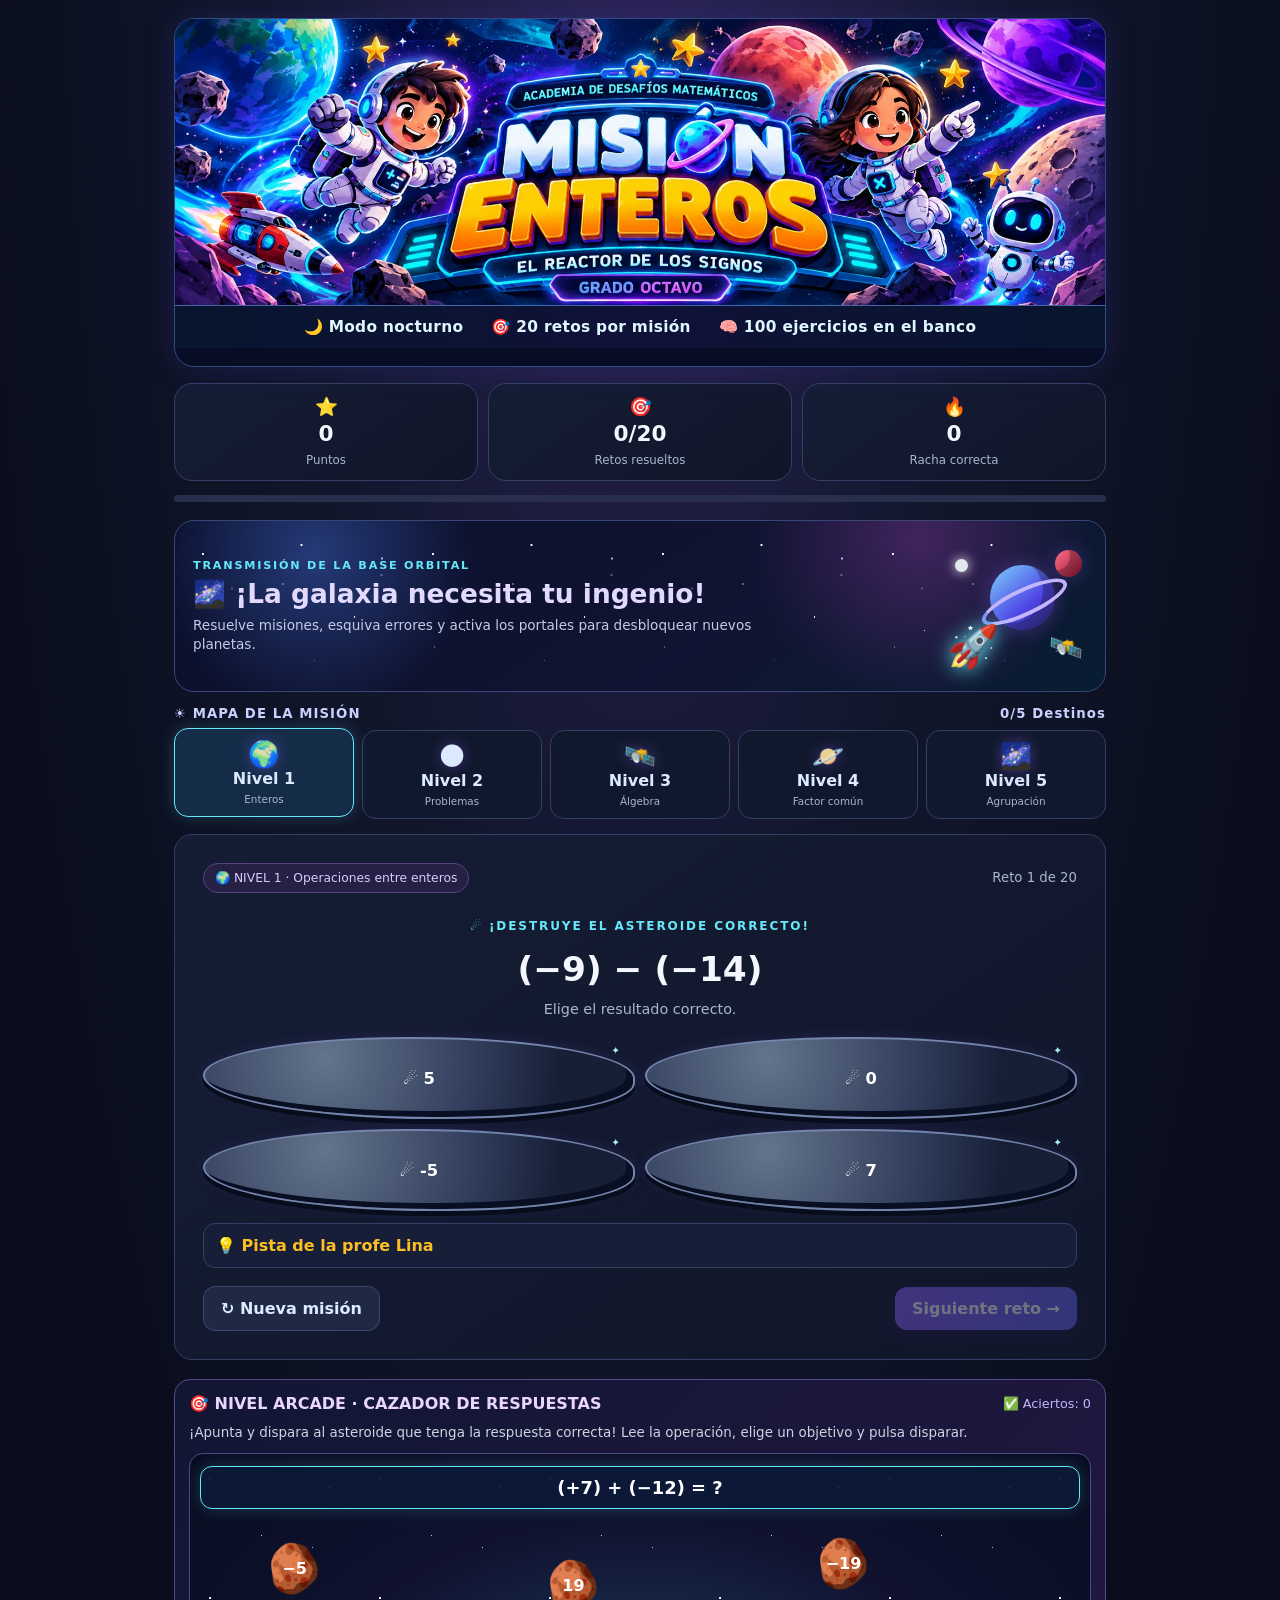
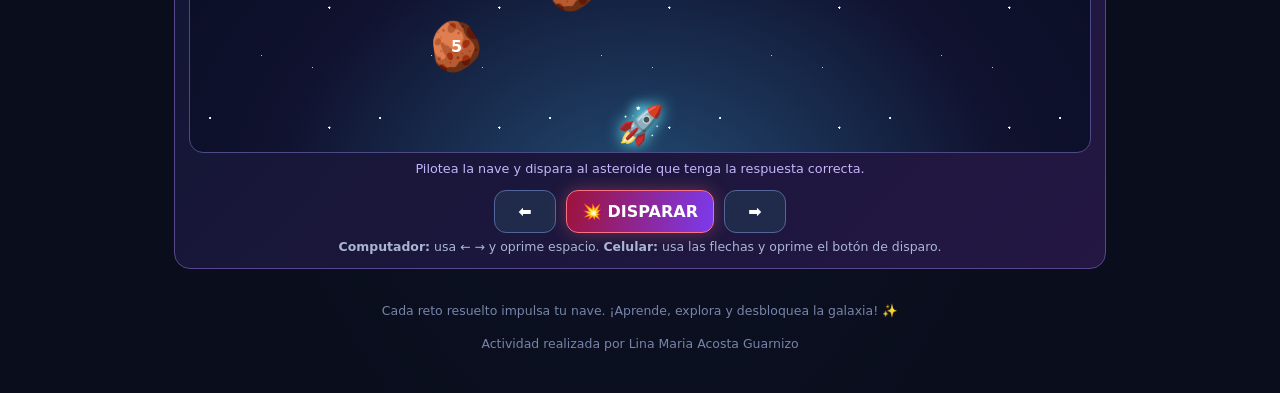
==== commit 52f1285e: "Improve code" ====
--- a/index.html
+++ b/index.html
@@ -9,7 +9,7 @@
 <body>
 <div class="wrap">
 <header class="hero hero-illustrated">
- <img class="hero-banner" src="[data-uri]